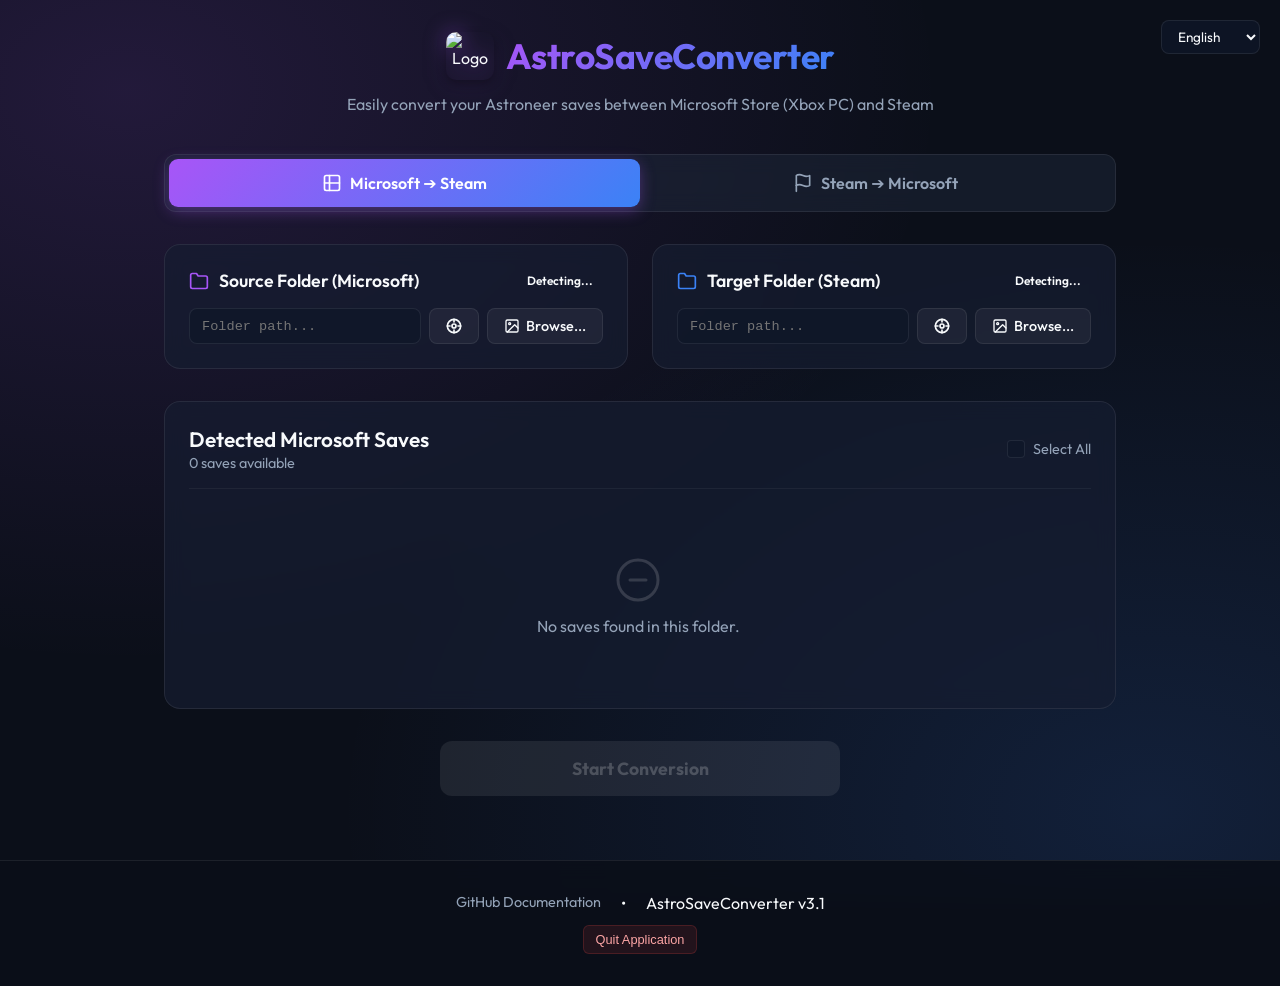
==== web/index.html @ 44238c54 "Add modern Web GUI, dual-build pipeline, UI localization, and auto-detect features" ====
<!DOCTYPE html>
<html lang="fr">
<head>
    <meta charset="UTF-8">
    <meta name="viewport" content="width=device-width, initial-scale=1.0">
    <title>AstroSaveConverter - Convertisseur de Sauvegardes Astroneer</title>
    <!-- Google Fonts -->
    <link rel="preconnect" href="https://fonts.googleapis.com">
    <link rel="preconnect" href="https://fonts.gstatic.com" crossorigin>
    <link href="https://fonts.googleapis.com/css2?family=Outfit:wght@300;400;500;600;700&display=swap" rel="stylesheet">
    <style>
        :root {
            --bg-color: #0b0f19;
            --card-bg: rgba(22, 29, 49, 0.7);
            --card-border: rgba(255, 255, 255, 0.08);
            --accent-primary: #a855f7;
            --accent-secondary: #3b82f6;
            --accent-gradient: linear-gradient(135deg, var(--accent-primary) 0%, var(--accent-secondary) 100%);
            --text-primary: #f8fafc;
            --text-secondary: #94a3b8;
            --success: #10b981;
            --warning: #f59e0b;
            --danger: #ef4444;
            --font-main: 'Outfit', 'Inter', system-ui, -apple-system, sans-serif;
        }

        * {
            box-sizing: border-box;
            margin: 0;
            padding: 0;
            scrollbar-width: thin;
            scrollbar-color: rgba(168, 85, 247, 0.3) transparent;
        }

        /* Scrollbar styles */
        *::-webkit-scrollbar {
            width: 8px;
            height: 8px;
        }
        *::-webkit-scrollbar-track {
            background: transparent;
        }
        *::-webkit-scrollbar-thumb {
            background-color: rgba(168, 85, 247, 0.3);
            border-radius: 20px;
        }

        body {
            background-color: var(--bg-color);
            color: var(--text-primary);
            font-family: var(--font-main);
            min-height: 100vh;
            display: flex;
            flex-direction: column;
            background-image: 
                radial-gradient(at 10% 10%, rgba(168, 85, 247, 0.15) 0px, transparent 50%),
                radial-gradient(at 90% 90%, rgba(59, 130, 246, 0.15) 0px, transparent 50%);
            background-attachment: fixed;
            overflow-x: hidden;
        }

        header {
            padding: 2rem 1rem 1rem 1rem;
            text-align: center;
            position: relative;
        }

        .logo-container {
            display: inline-flex;
            align-items: center;
            gap: 12px;
            margin-bottom: 8px;
        }

        .logo-icon {
            width: 48px;
            height: 48px;
            filter: drop-shadow(0 0 10px rgba(168, 85, 247, 0.5));
            animation: float 4s ease-in-out infinite;
        }

        @keyframes float {
            0%, 100% { transform: translateY(0px); }
            50% { transform: translateY(-6px); }
        }

        header h1 {
            font-size: 2.2rem;
            font-weight: 700;
            background: var(--accent-gradient);
            -webkit-background-clip: text;
            -webkit-text-fill-color: transparent;
            letter-spacing: -0.5px;
        }

        header p {
            color: var(--text-secondary);
            font-size: 1rem;
            margin-top: 6px;
        }

        main {
            max-width: 1000px;
            width: 100%;
            margin: 0 auto;
            padding: 1.5rem 1.5rem 4rem 1.5rem;
            flex: 1;
            display: flex;
            flex-direction: column;
            gap: 2rem;
        }

        /* Tabs Section */
        .tabs {
            display: flex;
            background: rgba(30, 41, 59, 0.5);
            padding: 4px;
            border-radius: 12px;
            border: 1px solid var(--card-border);
            backdrop-filter: blur(10px);
        }

        .tab-btn {
            flex: 1;
            padding: 14px 20px;
            background: transparent;
            border: none;
            color: var(--text-secondary);
            font-family: var(--font-main);
            font-weight: 600;
            font-size: 1rem;
            cursor: pointer;
            border-radius: 9px;
            transition: all 0.3s cubic-bezier(0.4, 0, 0.2, 1);
            display: flex;
            align-items: center;
            justify-content: center;
            gap: 8px;
        }

        .tab-btn:hover {
            color: var(--text-primary);
        }

        .tab-btn.active {
            background: var(--accent-gradient);
            color: white;
            box-shadow: 0 4px 15px rgba(168, 85, 247, 0.35);
        }

        /* Panels Container */
        .panel {
            display: none;
            flex-direction: column;
            gap: 2rem;
            animation: fadeIn 0.4s ease-out;
        }

        .panel.active {
            display: flex;
        }

        @keyframes fadeIn {
            from { opacity: 0; transform: translateY(10px); }
            to { opacity: 1; transform: translateY(0); }
        }

        /* Folder configuration cards */
        .folder-configs {
            display: grid;
            grid-template-columns: 1fr;
            gap: 1.5rem;
        }

        @media (min-width: 768px) {
            .folder-configs {
                grid-template-columns: 1fr 1fr;
            }
        }

        .folder-card {
            background: var(--card-bg);
            border: 1px solid var(--card-border);
            border-radius: 16px;
            padding: 1.5rem;
            backdrop-filter: blur(10px);
            display: flex;
            flex-direction: column;
            gap: 1rem;
            position: relative;
            transition: border-color 0.3s;
        }

        .folder-card.success {
            border-color: rgba(16, 185, 129, 0.4);
        }

        .folder-card.warning {
            border-color: rgba(245, 158, 11, 0.4);
        }

        .folder-card-header {
            display: flex;
            justify-content: space-between;
            align-items: center;
        }

        .folder-title-group {
            display: flex;
            align-items: center;
            gap: 10px;
        }

        .folder-title-group h3 {
            font-size: 1.1rem;
            font-weight: 600;
        }

        .status-badge {
            font-size: 0.75rem;
            padding: 4px 10px;
            border-radius: 20px;
            font-weight: 600;
            display: inline-flex;
            align-items: center;
            gap: 4px;
        }

        .status-badge.detected {
            background: rgba(16, 185, 129, 0.15);
            color: #34d399;
        }

        .status-badge.missing {
            background: rgba(245, 158, 11, 0.15);
            color: #fbbf24;
        }

        .folder-path-display {
            background: rgba(15, 23, 42, 0.6);
            border: 1px solid rgba(255, 255, 255, 0.05);
            padding: 10px 12px;
            border-radius: 8px;
            font-family: monospace;
            font-size: 0.85rem;
            word-break: break-all;
            color: #cbd5e1;
            display: flex;
            align-items: center;
            justify-content: space-between;
            gap: 8px;
        }

        .folder-actions {
            display: flex;
            gap: 10px;
            margin-top: auto;
        }

        .btn-secondary {
            background: rgba(255, 255, 255, 0.05);
            border: 1px solid var(--card-border);
            color: var(--text-primary);
            padding: 8px 16px;
            border-radius: 8px;
            cursor: pointer;
            font-family: var(--font-main);
            font-weight: 500;
            font-size: 0.9rem;
            display: inline-flex;
            align-items: center;
            gap: 6px;
            transition: all 0.2s;
        }

        .btn-secondary:hover {
            background: rgba(255, 255, 255, 0.1);
            border-color: rgba(255, 255, 255, 0.2);
        }

        .profile-selector {
            background: rgba(15, 23, 42, 0.6);
            border: 1px solid var(--card-border);
            color: var(--text-primary);
            padding: 8px 12px;
            border-radius: 8px;
            font-family: var(--font-main);
            font-size: 0.9rem;
            outline: none;
            width: 100%;
            cursor: pointer;
        }

        /* Saves Area */
        .saves-section {
            background: var(--card-bg);
            border: 1px solid var(--card-border);
            border-radius: 16px;
            padding: 1.5rem;
            backdrop-filter: blur(10px);
            display: flex;
            flex-direction: column;
            gap: 1.2rem;
        }

        .saves-header {
            display: flex;
            justify-content: space-between;
            align-items: center;
            border-bottom: 1px solid rgba(255, 255, 255, 0.05);
            padding-bottom: 1rem;
        }

        .saves-header-left {
            display: flex;
            flex-direction: column;
            gap: 2px;
        }

        .saves-header-left h2 {
            font-size: 1.3rem;
            font-weight: 600;
        }

        .saves-count {
            color: var(--text-secondary);
            font-size: 0.9rem;
        }

        .select-all-label {
            display: inline-flex;
            align-items: center;
            gap: 8px;
            cursor: pointer;
            font-size: 0.9rem;
            color: var(--text-secondary);
            user-select: none;
            transition: color 0.2s;
        }

        .select-all-label:hover {
            color: var(--text-primary);
        }

        /* Custom Checkbox */
        .custom-checkbox {
            position: relative;
            width: 18px;
            height: 18px;
            background: rgba(15, 23, 42, 0.8);
            border: 1px solid var(--card-border);
            border-radius: 4px;
            display: flex;
            align-items: center;
            justify-content: center;
            transition: all 0.2s;
        }

        input[type="checkbox"] {
            display: none;
        }

        input[type="checkbox"]:checked + .custom-checkbox {
            background: var(--accent-gradient);
            border-color: transparent;
            box-shadow: 0 0 8px rgba(168, 85, 247, 0.5);
        }

        .custom-checkbox svg {
            width: 12px;
            height: 12px;
            fill: none;
            stroke: white;
            stroke-width: 3;
            stroke-linecap: round;
            stroke-linejoin: round;
            opacity: 0;
            transition: opacity 0.15s;
        }

        input[type="checkbox"]:checked + .custom-checkbox svg {
            opacity: 1;
        }

        /* Save list layout */
        .saves-list {
            display: flex;
            flex-direction: column;
            gap: 8px;
            max-height: 400px;
            overflow-y: auto;
            padding-right: 4px;
        }

        .save-item {
            display: flex;
            align-items: center;
            padding: 12px 16px;
            background: rgba(15, 23, 42, 0.4);
            border: 1px solid rgba(255, 255, 255, 0.03);
            border-radius: 12px;
            gap: 16px;
            transition: all 0.2s;
        }

        .save-item:hover {
            background: rgba(15, 23, 42, 0.6);
            border-color: rgba(168, 85, 247, 0.2);
            transform: translateX(2px);
        }

        .save-item.selected {
            background: rgba(168, 85, 247, 0.05);
            border-color: rgba(168, 85, 247, 0.25);
        }

        .save-icon {
            display: flex;
            align-items: center;
            justify-content: center;
            width: 38px;
            height: 38px;
            background: rgba(168, 85, 247, 0.1);
            color: var(--accent-primary);
            border-radius: 8px;
            flex-shrink: 0;
        }

        .save-info {
            flex-grow: 1;
            display: flex;
            flex-direction: column;
            gap: 2px;
            min-width: 0;
        }

        .save-name-container {
            display: flex;
            align-items: center;
            gap: 8px;
        }

        .save-name {
            font-weight: 500;
            font-size: 1rem;
            color: var(--text-primary);
            white-space: nowrap;
            overflow: hidden;
            text-overflow: ellipsis;
        }

        .save-date {
            font-size: 0.8rem;
            color: var(--text-secondary);
        }

        .save-rename-group {
            display: none;
            align-items: center;
            gap: 6px;
            flex-grow: 1;
            max-width: 250px;
        }

        .rename-input {
            background: rgba(15, 23, 42, 0.8);
            border: 1px solid var(--accent-primary);
            color: var(--text-primary);
            padding: 4px 8px;
            border-radius: 6px;
            font-family: var(--font-main);
            font-size: 0.9rem;
            width: 100%;
            outline: none;
            text-transform: uppercase;
        }

        .btn-mini {
            background: transparent;
            border: none;
            color: var(--text-secondary);
            cursor: pointer;
            padding: 4px;
            display: inline-flex;
            align-items: center;
            justify-content: center;
            border-radius: 4px;
            transition: all 0.2s;
        }

        .btn-mini:hover {
            color: var(--text-primary);
            background: rgba(255, 255, 255, 0.05);
        }

        .btn-mini.confirm {
            color: var(--success);
        }

        .btn-mini.cancel {
            color: var(--danger);
        }

        .empty-saves {
            text-align: center;
            padding: 3rem 1rem;
            color: var(--text-secondary);
            display: flex;
            flex-direction: column;
            align-items: center;
            gap: 12px;
        }

        .empty-saves svg {
            width: 48px;
            height: 48px;
            stroke: rgba(255, 255, 255, 0.15);
        }

        /* Action section */
        .action-container {
            display: flex;
            flex-direction: column;
            gap: 1.5rem;
            align-items: center;
        }

        .warning-banner {
            width: 100%;
            background: rgba(245, 158, 11, 0.1);
            border: 1px solid rgba(245, 158, 11, 0.2);
            padding: 12px 16px;
            border-radius: 12px;
            font-size: 0.9rem;
            color: #fbcfe8;
            display: flex;
            align-items: flex-start;
            gap: 10px;
        }

        .warning-banner svg {
            width: 20px;
            height: 20px;
            stroke: var(--warning);
            flex-shrink: 0;
            margin-top: 1px;
        }

        .btn-primary {
            background: var(--accent-gradient);
            color: white;
            border: none;
            padding: 16px 36px;
            border-radius: 12px;
            font-family: var(--font-main);
            font-weight: 700;
            font-size: 1.1rem;
            cursor: pointer;
            box-shadow: 0 6px 20px rgba(168, 85, 247, 0.4);
            display: inline-flex;
            align-items: center;
            gap: 10px;
            transition: all 0.3s cubic-bezier(0.4, 0, 0.2, 1);
            position: relative;
            overflow: hidden;
            width: 100%;
            max-width: 400px;
            justify-content: center;
        }

        .btn-primary:hover {
            transform: translateY(-2px);
            box-shadow: 0 8px 25px rgba(168, 85, 247, 0.5);
        }

        .btn-primary:active {
            transform: translateY(1px);
        }

        .btn-primary:disabled {
            background: rgba(255, 255, 255, 0.08);
            color: rgba(255, 255, 255, 0.2);
            box-shadow: none;
            cursor: not-allowed;
            transform: none;
        }

        .spinner {
            width: 20px;
            height: 20px;
            border: 3px solid rgba(255, 255, 255, 0.3);
            border-top-color: white;
            border-radius: 50%;
            animation: spin 1s linear infinite;
            display: none;
        }

        @keyframes spin {
            to { transform: rotate(360deg); }
        }

        .btn-primary.loading .spinner {
            display: block;
        }

        .btn-primary.loading span {
            display: none;
        }

        /* Footer & Extra Info */
        footer {
            padding: 2rem 1rem;
            text-align: center;
            border-top: 1px solid var(--card-border);
            margin-top: auto;
            display: flex;
            flex-direction: column;
            align-items: center;
            gap: 12px;
            background: rgba(11, 15, 25, 0.9);
            backdrop-filter: blur(10px);
        }

        .footer-links {
            display: flex;
            gap: 20px;
        }

        .footer-links a {
            color: var(--text-secondary);
            text-decoration: none;
            font-size: 0.9rem;
            transition: color 0.2s;
        }

        .footer-links a:hover {
            color: var(--accent-primary);
        }

        .btn-quit {
            background: rgba(239, 68, 68, 0.1);
            border: 1px solid rgba(239, 68, 68, 0.2);
            color: #fca5a5;
            padding: 6px 12px;
            border-radius: 6px;
            cursor: pointer;
            font-size: 0.8rem;
            transition: all 0.2s;
        }

        .btn-quit:hover {
            background: rgba(239, 68, 68, 0.2);
            border-color: rgba(239, 68, 68, 0.4);
        }

        /* Modal Dialog */
        .modal-overlay {
            position: fixed;
            top: 0;
            left: 0;
            right: 0;
            bottom: 0;
            background: rgba(11, 15, 25, 0.85);
            backdrop-filter: blur(8px);
            z-index: 1000;
            display: none;
            align-items: center;
            justify-content: center;
            padding: 1.5rem;
            animation: fadeIn 0.3s ease-out;
        }

        .modal {
            background: #161d31;
            border: 1px solid var(--card-border);
            border-radius: 20px;
            max-width: 500px;
            width: 100%;
            padding: 2rem;
            display: flex;
            flex-direction: column;
            gap: 1.5rem;
            box-shadow: 0 10px 30px rgba(0,0,0,0.5);
            position: relative;
        }

        .modal-header {
            display: flex;
            justify-content: space-between;
            align-items: center;
        }

        .modal-title {
            font-size: 1.25rem;
            font-weight: 700;
        }

        .modal-close {
            background: transparent;
            border: none;
            color: var(--text-secondary);
            cursor: pointer;
            font-size: 1.5rem;
        }

        .modal-close:hover {
            color: var(--text-primary);
        }

        .modal-body {
            color: var(--text-secondary);
            font-size: 0.95rem;
            line-height: 1.5;
        }

        .modal-footer {
            display: flex;
            justify-content: flex-end;
            gap: 12px;
        }

        /* Custom path edit container */
        .path-input-group {
            display: flex;
            gap: 8px;
            width: 100%;
        }

        .path-text-input {
            flex-grow: 1;
            background: rgba(15, 23, 42, 0.8);
            border: 1px solid var(--card-border);
            color: var(--text-primary);
            padding: 8px 12px;
            border-radius: 8px;
            font-family: monospace;
            font-size: 0.85rem;
            outline: none;
        }

        .path-text-input:focus {
            border-color: var(--accent-primary);
        }

        /* Toast Container */
        .toast-container {
            position: fixed;
            bottom: 24px;
            right: 24px;
            z-index: 1000;
            display: flex;
            flex-direction: column;
            gap: 10px;
            max-width: 400px;
            width: 100%;
        }

        .toast {
            background: #161d31;
            border-left: 4px solid var(--accent-primary);
            border-radius: 8px;
            padding: 16px;
            box-shadow: 0 4px 12px rgba(0,0,0,0.3);
            display: flex;
            align-items: flex-start;
            gap: 12px;
            animation: slideIn 0.3s ease-out;
            color: var(--text-primary);
        }

        @keyframes slideIn {
            from { transform: translateX(100%); opacity: 0; }
            to { transform: translateX(0); opacity: 1; }
        }

        .toast.success { border-left-color: var(--success); }
        .toast.warning { border-left-color: var(--warning); }
        .toast.error { border-left-color: var(--danger); }

        .toast-content {
            flex-grow: 1;
        }

        .toast-title {
            font-weight: 600;
            font-size: 0.95rem;
            margin-bottom: 4px;
        }

        .toast-message {
            font-size: 0.85rem;
            color: var(--text-secondary);
        }

        .toast-close {
            background: transparent;
            border: none;
            color: var(--text-secondary);
            cursor: pointer;
            font-size: 1.1rem;
        }

        .toast-close:hover {
            color: var(--text-primary);
        }

        /* Language Selector */
        .lang-selector-container {
            position: absolute;
            top: 20px;
            right: 20px;
            z-index: 100;
        }

        .lang-select {
            background: rgba(15, 23, 42, 0.7);
            border: 1px solid var(--card-border);
            color: var(--text-primary);
            padding: 6px 12px;
            border-radius: 8px;
            font-family: var(--font-main);
            font-size: 0.85rem;
            outline: none;
            cursor: pointer;
            transition: all 0.2s;
        }

        .lang-select:hover {
            border-color: var(--accent-primary);
            background: rgba(15, 23, 42, 0.9);
        }
    </style>
</head>
<body>
    <div class="lang-selector-container">
        <select id="lang-select" class="lang-select" onchange="changeLanguage(this.value)">
            <option value="en" selected>English</option>
            <option value="fr">Français</option>
        </select>
    </div>
    <header>
        <div class="logo-container">
            <img src="/logo.ico" alt="Logo" class="logo-icon" style="width: 48px; height: 48px; object-fit: contain; border-radius: 10px; box-shadow: 0 4px 10px rgba(0,0,0,0.3);">
            <h1>AstroSaveConverter</h1>
        </div>
        <p id="app-subtitle">Easily convert your Astroneer saves between Microsoft Store (Xbox PC) and Steam</p>
    </header>

    <main>
        <!-- Direction Tabs -->
        <div class="tabs">
            <button class="tab-btn active" id="tab-win2steam" onclick="switchDirection('win2steam')">
                <svg width="20" height="20" viewBox="0 0 24 24" fill="none" stroke="currentColor" stroke-width="2" stroke-linecap="round" stroke-linejoin="round">
                    <rect x="3" y="3" width="18" height="18" rx="2" ry="2"/>
                    <line x1="9" y1="3" x2="9" y2="21"/>
                    <line x1="3" y1="12" x2="21" y2="12"/>
                </svg>
                <span id="tab-win2steam-text">Microsoft ➔ Steam</span>
            </button>
            <button class="tab-btn" id="tab-steam2win" onclick="switchDirection('steam2win')">
                <svg width="20" height="20" viewBox="0 0 24 24" fill="none" stroke="currentColor" stroke-width="2" stroke-linecap="round" stroke-linejoin="round">
                    <path d="M4 15s1-1 4-1 5 2 8 2 4-1 4-1V3s-1 1-4 1-5-2-8-2-4 1-4 1z"/>
                    <line x1="4" y1="22" x2="4" y2="15"/>
                </svg>
                <span id="tab-steam2win-text">Steam ➔ Microsoft</span>
            </button>
        </div>

        <!-- Folder Configuration -->
        <div class="folder-configs">
            <!-- Source Folder Card -->
            <div class="folder-card" id="source-folder-card">
                <div class="folder-card-header">
                    <div class="folder-title-group">
                        <svg width="20" height="20" viewBox="0 0 24 24" fill="none" stroke="currentColor" stroke-width="2" stroke-linecap="round" stroke-linejoin="round" style="color: var(--accent-primary)">
                            <path d="M22 19a2 2 0 0 1-2 2H4a2 2 0 0 1-2-2V5a2 2 0 0 1 2-2h5l2 3h9a2 2 0 0 1 2 2z"/>
                        </svg>
                        <h3 id="source-folder-title">Source Folder (Microsoft)</h3>
                    </div>
                    <span class="status-badge" id="source-folder-status">Detecting...</span>
                </div>
                <div class="path-input-group" id="source-path-input-group">
                    <input type="text" class="path-text-input" id="source-path-input" placeholder="Folder path..." onchange="saveCustomPath('source')">
                    <button class="btn-secondary" onclick="autoDetectPath('source')" id="source-detect-btn" style="flex-shrink: 0;" title="Auto-detect path">
                        <svg width="16" height="16" viewBox="0 0 24 24" fill="none" stroke="currentColor" stroke-width="2.5" stroke-linecap="round" stroke-linejoin="round">
                            <circle cx="12" cy="12" r="10"/>
                            <line x1="22" y1="12" x2="18" y2="12"/>
                            <line x1="6" y1="12" x2="2" y2="12"/>
                            <line x1="12" y1="6" x2="12" y2="2"/>
                            <line x1="12" y1="22" x2="12" y2="18"/>
                            <circle cx="12" cy="12" r="3"/>
                        </svg>
                    </button>
                    <button class="btn-secondary" onclick="browseFolder('source')" style="flex-shrink: 0;">
                        <svg width="16" height="16" viewBox="0 0 24 24" fill="none" stroke="currentColor" stroke-width="2" stroke-linecap="round" stroke-linejoin="round">
                            <rect x="3" y="3" width="18" height="18" rx="2" ry="2"/>
                            <circle cx="8.5" cy="8.5" r="1.5"/>
                            <polyline points="21 15 16 10 5 21"/>
                        </svg>
                        <span class="browse-text">Browse...</span>
                    </button>
                </div>
                <div id="xbox-profile-select-container" style="display:none; width:100%;">
                    <label id="xbox-profile-label" style="font-size:0.8rem; color:var(--text-secondary); margin-bottom:4px; display:block;">Detected Xbox Profile:</label>
                    <select class="profile-selector" id="xbox-profile-select" onchange="onXboxProfileChange()"></select>
                </div>
            </div>

            <!-- Destination Folder Card -->
            <div class="folder-card" id="dest-folder-card">
                <div class="folder-card-header">
                    <div class="folder-title-group">
                        <svg width="20" height="20" viewBox="0 0 24 24" fill="none" stroke="currentColor" stroke-width="2" stroke-linecap="round" stroke-linejoin="round" style="color: var(--accent-secondary)">
                            <path d="M22 19a2 2 0 0 1-2 2H4a2 2 0 0 1-2-2V5a2 2 0 0 1 2-2h5l2 3h9a2 2 0 0 1 2 2z"/>
                        </svg>
                        <h3 id="dest-folder-title">Target Folder (Steam)</h3>
                    </div>
                    <span class="status-badge" id="dest-folder-status">Detecting...</span>
                </div>
                <div class="path-input-group" id="dest-path-input-group">
                    <input type="text" class="path-text-input" id="dest-path-input" placeholder="Folder path..." onchange="saveCustomPath('dest')">
                    <button class="btn-secondary" onclick="autoDetectPath('dest')" id="dest-detect-btn" style="flex-shrink: 0;" title="Auto-detect path">
                        <svg width="16" height="16" viewBox="0 0 24 24" fill="none" stroke="currentColor" stroke-width="2.5" stroke-linecap="round" stroke-linejoin="round">
                            <circle cx="12" cy="12" r="10"/>
                            <line x1="22" y1="12" x2="18" y2="12"/>
                            <line x1="6" y1="12" x2="2" y2="12"/>
                            <line x1="12" y1="6" x2="12" y2="2"/>
                            <line x1="12" y1="22" x2="12" y2="18"/>
                            <circle cx="12" cy="12" r="3"/>
                        </svg>
                    </button>
                    <button class="btn-secondary" onclick="browseFolder('dest')" style="flex-shrink: 0;">
                        <svg width="16" height="16" viewBox="0 0 24 24" fill="none" stroke="currentColor" stroke-width="2" stroke-linecap="round" stroke-linejoin="round">
                            <rect x="3" y="3" width="18" height="18" rx="2" ry="2"/>
                            <circle cx="8.5" cy="8.5" r="1.5"/>
                            <polyline points="21 15 16 10 5 21"/>
                        </svg>
                        <span class="browse-text">Browse...</span>
                    </button>
                </div>
            </div>
        </div>

        <!-- Saves List Section -->
        <div class="saves-section">
            <div class="saves-header">
                <div class="saves-header-left">
                    <h2 id="saves-section-title">Detected Microsoft Saves</h2>
                    <span class="saves-count" id="saves-count">0 saves available</span>
                </div>
                <div>
                    <label class="select-all-label">
                        <input type="checkbox" id="select-all-checkbox" onchange="toggleSelectAll(this)">
                        <span class="custom-checkbox">
                            <svg viewBox="0 0 24 24"><polyline points="20 6 9 17 4 12"></polyline></svg>
                        </span>
                        <span id="select-all-text">Select All</span>
                    </label>
                </div>
            </div>

            <!-- List Container -->
            <div class="saves-list" id="saves-list-container">
                <!-- Template empty item -->
                <div class="empty-saves" id="empty-saves-message">
                    <svg viewBox="0 0 24 24" fill="none" stroke="currentColor" stroke-width="1.5" stroke-linecap="round" stroke-linejoin="round">
                        <circle cx="12" cy="12" r="10"/>
                        <line x1="8" y1="12" x2="16" y2="12"/>
                    </svg>
                    <span id="empty-saves-text">No saves found in this folder.</span>
                </div>
            </div>
        </div>

        <!-- Actions Panel -->
        <div class="action-container">
            <!-- Warning block for Steam -> Microsoft -->
            <div class="warning-banner" id="warning-banner" style="display: none;">
                <svg viewBox="0 0 24 24" fill="none" stroke="currentColor" stroke-width="2" stroke-linecap="round" stroke-linejoin="round">
                    <path d="M10.29 3.86L1.82 18a2 2 0 0 0 1.71 3h16.94a2 2 0 0 0 1.71-3L13.71 3.86a2 2 0 0 0-3.42 0z"/>
                    <line x1="12" y1="9" x2="12" y2="13"/>
                    <line x1="12" y1="17" x2="12.01" y2="17"/>
                </svg>
                <div id="warning-banner-text">
                    <strong>Important:</strong> Astroneer must be closed for at least 20 seconds before exporting saves to the Microsoft (Xbox) app. Your original Microsoft saves will be automatically backed up for safety.
                </div>
            </div>

            <button class="btn-primary" id="convert-btn" onclick="startConversion()" disabled>
                <div class="spinner" id="convert-spinner"></div>
                <span id="convert-btn-text">Start Conversion</span>
            </button>
        </div>
    </main>

    <!-- Modal for general alerts/dialogs -->
    <div class="modal-overlay" id="confirm-modal">
        <div class="modal">
            <div class="modal-header">
                <h3 class="modal-title" id="modal-title">Confirmation</h3>
                <button class="modal-close" onclick="closeModal()">&times;</button>
            </div>
            <div class="modal-body" id="modal-body">
                Do you want to overwrite the existing save?
            </div>
            <div class="modal-footer" id="modal-footer">
                <button class="btn-secondary" id="modal-cancel-btn" onclick="closeModal()">Cancel</button>
                <button class="btn-primary" style="padding:10px 20px; font-size:0.95rem;" id="modal-confirm-btn">Confirm</button>
            </div>
        </div>
    </div>

    <!-- Toast Notifications -->
    <div class="toast-container" id="toast-container"></div>

    <footer>
        <div class="footer-links">
            <a href="https://github.com/Mouchoir/AstroSaveConverter" target="_blank" id="doc-link-text">Documentation GitHub</a>
            <span>&bull;</span>
            <span>AstroSaveConverter v3.1</span>
        </div>
        <button class="btn-quit" onclick="shutdownApp()"><span id="btn-quit-text">Quit Application</span></button>
    </footer>

    <script>
        // Localization Dictionary
        const translations = {
            en: {
                subtitle: "Easily convert your Astroneer saves between Microsoft Store (Xbox PC) and Steam",
                tabWin2Steam: "Microsoft ➔ Steam",
                tabSteam2Win: "Steam ➔ Microsoft",
                srcTitleMicrosoft: "Source Folder (Microsoft Store)",
                srcTitleSteam: "Source Folder (Steam)",
                destTitleSteam: "Target Folder (Steam)",
                destTitleMicrosoft: "Target Folder (Microsoft Store)",
                savesTitleMicrosoft: "Detected Microsoft Saves",
                savesTitleSteam: "Detected Steam Saves",
                placeholderPath: "Folder path...",
                browse: "Browse...",
                profileLabel: "Detected Xbox Profile:",
                selectAll: "Select All",
                emptySaves: "No saves found in this folder.",
                savesCountSingular: "1 save available",
                savesCountPlural: "saves available",
                warningImportant: "Important:",
                warningText: "Astroneer must be closed for at least 20 seconds before exporting saves to the Microsoft (Xbox) app. Your original Microsoft saves will be automatically backed up for safety.",
                btnConvert: "Start Conversion",
                btnQuit: "Quit Application",
                docLinkText: "GitHub Documentation",
                toastSuccessTitle: "Conversion Successful!",
                toastSuccessMessage: "save(s) converted successfully.",
                toastErrorTitle: "Conversion Failed",
                toastErrorUnknown: "An unknown error occurred.",
                toastNetworkError: "Unable to reach local server.",
                toastProfileError: "Failed to switch Xbox profile.",
                toastBrowseWarning: "Selection cancelled.",
                toastBrowseError: "Failed to open file browser.",
                toastUpdateSuccess: "Path updated successfully.",
                toastUpdateError: "Unable to validate this folder.",
                toastUpdateNetworkError: "Unable to contact the server.",
                toastRenameEmpty: "Name cannot be empty.",
                toastRenameAlphanumeric: "Please use only alphanumeric characters (letters and numbers).",
                toastRenameTooLong: "Save name must not exceed 30 characters.",
                renamedBadge: "Renamed",
                quitTitle: "Application Closed",
                quitSubtitle: "You can now close this tab.",
                modalTitle: "Confirmation",
                modalBody: "Do you want to overwrite the existing save?",
                modalCancel: "Cancel",
                modalConfirm: "Confirm",
                saving: "Converting...",
                detecting: "Detecting...",
                detected: "Detected",
                missing: "Missing",
                modifiedOn: "Modified: ",
                confirmRenameTooltip: "Confirm",
                cancelRenameTooltip: "Cancel",
                renameTooltip: "Rename",
                toastDetectSuccess: "Save folder auto-detected.",
                toastDetectFailed: "Could not find save folder automatically.",
                tooltipAutoDetect: "Auto-detect path"
            },
            fr: {
                subtitle: "Convertissez facilement vos sauvegardes Astroneer entre Microsoft Store (Xbox PC) et Steam",
                tabWin2Steam: "Microsoft ➔ Steam",
                tabSteam2Win: "Steam ➔ Microsoft",
                srcTitleMicrosoft: "Dossier Source (Microsoft Store)",
                srcTitleSteam: "Dossier Source (Steam)",
                destTitleSteam: "Dossier Cible (Steam)",
                destTitleMicrosoft: "Dossier Cible (Microsoft Store)",
                savesTitleMicrosoft: "Sauvegardes Microsoft Détectées",
                savesTitleSteam: "Sauvegardes Steam Détectées",
                placeholderPath: "Chemin vers le dossier...",
                browse: "Parcourir...",
                profileLabel: "Profil Xbox détecté :",
                selectAll: "Tout sélectionner",
                emptySaves: "Aucune sauvegarde trouvée dans ce dossier.",
                savesCountSingular: "1 sauvegarde disponible",
                savesCountPlural: "sauvegarde(s) disponible(s)",
                warningImportant: "Important :",
                warningText: "Astroneer doit être fermé depuis au moins 20 secondes avant d'exporter des sauvegardes vers l'application Microsoft (Xbox). Vos sauvegardes Microsoft d'origine seront automatiquement sauvegardées par sécurité.",
                btnConvert: "Lancer la conversion",
                btnQuit: "Quitter l'application",
                docLinkText: "Documentation GitHub",
                toastSuccessTitle: "Conversion Réussie !",
                toastSuccessMessage: "sauvegarde(s) convertie(s) avec succès.",
                toastErrorTitle: "Échec de la conversion",
                toastErrorUnknown: "Une erreur inconnue est survenue.",
                toastNetworkError: "Impossible de joindre le serveur local.",
                toastProfileError: "Impossible de changer de profil Xbox.",
                toastBrowseWarning: "Sélection annulée.",
                toastBrowseError: "Erreur lors de l'ouverture du sélecteur.",
                toastUpdateSuccess: "Chemin mis à jour avec succès.",
                toastUpdateError: "Impossible de valider ce dossier.",
                toastUpdateNetworkError: "Impossible de contacter le serveur.",
                toastRenameEmpty: "Le nom ne peut pas être vide.",
                toastRenameAlphanumeric: "Veuillez utiliser uniquement des caractères alphanumériques (lettres et chiffres).",
                toastRenameTooLong: "Le nom de la sauvegarde ne doit pas dépasser 30 caractères.",
                renamedBadge: "Renommé",
                quitTitle: "Application Fermée",
                quitSubtitle: "Vous pouvez maintenant fermer cet onglet.",
                modalTitle: "Confirmation",
                modalBody: "Voulez-vous écraser la sauvegarde existante ?",
                modalCancel: "Annuler",
                modalConfirm: "Confirmer",
                saving: "Conversion...",
                detecting: "Détection...",
                detected: "Détecté",
                missing: "Introuvable",
                modifiedOn: "Modifié le : ",
                confirmRenameTooltip: "Valider",
                cancelRenameTooltip: "Annuler",
                renameTooltip: "Renommer",
                toastDetectSuccess: "Dossier de sauvegarde auto-détecté.",
                toastDetectFailed: "Aucun dossier de sauvegarde n'a été trouvé automatiquement.",
                tooltipAutoDetect: "Détecter automatiquement"
            }
        };

        // Application State
        let state = {
            direction: 'win2steam', // win2steam or steam2win
            xbox_paths: [],
            xbox_selected_path: '',
            xbox_saves: [],
            steam_path: '',
            steam_saves: [],
            renames: {}, // index -> new name
            language: 'en' // default language
        };

        // Initialize App
        window.addEventListener('DOMContentLoaded', () => {
            applyLanguage();
            refreshStatus();
        });

        // Change App Language
        function changeLanguage(lang) {
            state.language = lang;
            applyLanguage();
            renderUI();
        }

        // Apply translations to static elements
        function applyLanguage() {
            const lang = state.language || 'en';
            const t = translations[lang];

            document.getElementById('app-subtitle').innerText = t.subtitle;
            document.getElementById('tab-win2steam-text').innerText = t.tabWin2Steam;
            document.getElementById('tab-steam2win-text').innerText = t.tabSteam2Win;
            document.getElementById('xbox-profile-label').innerText = t.profileLabel;
            document.getElementById('select-all-text').innerText = t.selectAll;
            document.getElementById('empty-saves-text').innerText = t.emptySaves;
            document.getElementById('convert-btn-text').innerText = t.btnConvert;
            document.getElementById('btn-quit-text').innerText = t.btnQuit;
            document.getElementById('doc-link-text').innerText = t.docLinkText;

            // Input Placeholders
            document.getElementById('source-path-input').placeholder = t.placeholderPath;
            document.getElementById('dest-path-input').placeholder = t.placeholderPath;

            // Browse button text labels
            document.querySelectorAll('.browse-text').forEach(el => {
                el.innerText = t.browse;
            });

            // Tooltips
            document.getElementById('source-detect-btn').title = t.tooltipAutoDetect;
            document.getElementById('dest-detect-btn').title = t.tooltipAutoDetect;

            // Warning banner text
            document.getElementById('warning-banner-text').innerHTML = `<strong>${t.warningImportant}</strong> ${t.warningText}`;

            // Sync select value
            document.getElementById('lang-select').value = lang;
        }

        // Handle Change of Xbox Save Profile dropdown
        async function onXboxProfileChange() {
            const dropdown = document.getElementById('xbox-profile-select');
            const selectedPath = dropdown.value;
            if (!selectedPath) return;

            const t = translations[state.language || 'en'];
            try {
                const res = await fetch('/api/select_path', {
                    method: 'POST',
                    headers: { 'Content-Type': 'application/json' },
                    body: JSON.stringify({ type: 'xbox', path: selectedPath })
                });
                const data = await res.json();
                if (data.success) {
                    updateState(data.status);
                }
            } catch (err) {
                showToast(t.toastErrorTitle, t.toastProfileError, 'error');
            }
        }

        // Update local state and refresh UI components
        function updateState(status) {
            state.xbox_paths = status.xbox_paths || [];
            state.xbox_selected_path = status.xbox_selected_path || '';
            state.xbox_saves = status.xbox_saves || [];
            state.steam_path = status.steam_path || '';
            state.steam_saves = status.steam_saves || [];
            
            renderUI();
        }

        // Switch Conversion Tabs
        function switchDirection(dir) {
            if (state.direction === dir) return;
            state.direction = dir;
            state.renames = {}; // reset renames

            // Update tabs layout
            document.querySelectorAll('.tab-btn').forEach(btn => btn.classList.remove('active'));
            document.getElementById(`tab-${dir}`).classList.add('active');

            renderUI();
        }

        // Render entire UI based on current state
        function renderUI() {
            const isWin2Steam = state.direction === 'win2steam';
            const t = translations[state.language || 'en'];
            
            // Labels
            document.getElementById('source-folder-title').innerText = isWin2Steam ? t.srcTitleMicrosoft : t.srcTitleSteam;
            document.getElementById('dest-folder-title').innerText = isWin2Steam ? t.destTitleSteam : t.destTitleMicrosoft;
            document.getElementById('saves-section-title').innerText = isWin2Steam ? t.savesTitleMicrosoft : t.savesTitleSteam;
            
            // Paths & Status
            const srcPath = isWin2Steam ? state.xbox_selected_path : state.steam_path;
            const destPath = isWin2Steam ? state.steam_path : state.xbox_selected_path;
            
            document.getElementById('source-path-input').value = srcPath || '';
            document.getElementById('dest-path-input').value = destPath || '';

            // Status badges
            updateBadge('source-folder-status', 'source-folder-card', !!srcPath);
            updateBadge('dest-folder-status', 'dest-folder-card', !!destPath);

            // Xbox profile list dropdown
            const xboxSelector = document.getElementById('xbox-profile-select-container');
            const dropdown = document.getElementById('xbox-profile-select');
            
            const showXboxSelector = isWin2Steam ? (state.xbox_paths.length > 1) : false; // only show source profile picker
            if (showXboxSelector) {
                xboxSelector.style.display = 'block';
                dropdown.innerHTML = '';
                state.xbox_paths.forEach(p => {
                    const opt = document.createElement('option');
                    opt.value = p;
                    opt.innerText = p.split('\\').pop() || p;
                    opt.selected = (p === state.xbox_selected_path);
                    dropdown.appendChild(opt);
                });
            } else {
                xboxSelector.style.display = 'none';
            }

            // Warning banner for steam -> microsoft
            document.getElementById('warning-banner').style.display = isWin2Steam ? 'none' : 'flex';

            // Render saves list
            renderSavesList();
        }

        function updateBadge(badgeId, cardId, isOk) {
            const badge = document.getElementById(badgeId);
            const card = document.getElementById(cardId);
            const t = translations[state.language || 'en'];
            if (isOk) {
                badge.innerText = t.detected;
                badge.className = 'status-badge detected';
                card.className = 'folder-card success';
            } else {
                badge.innerText = t.missing;
                badge.className = 'status-badge missing';
                card.className = 'folder-card warning';
            }
        }

        // Render Saves List
        function renderSavesList() {
            const container = document.getElementById('saves-list-container');
            const selectAllCheck = document.getElementById('select-all-checkbox');
            const saves = state.direction === 'win2steam' ? state.xbox_saves : state.steam_saves;
            const t = translations[state.language || 'en'];
            
            // Reset Select All
            selectAllCheck.checked = false;
            
            // Remove existing save items
            const oldItems = container.querySelectorAll('.save-item');
            oldItems.forEach(item => item.remove());

            if (!saves || saves.length === 0) {
                document.getElementById('empty-saves-message').style.display = 'flex';
                document.getElementById('saves-count').innerText = `0 ${t.savesCountPlural}`;
                document.getElementById('convert-btn').disabled = true;
                return;
            }

            document.getElementById('empty-saves-message').style.display = 'none';
            if (saves.length === 1) {
                document.getElementById('saves-count').innerText = t.savesCountSingular;
            } else {
                document.getElementById('saves-count').innerText = `${saves.length} ${t.savesCountPlural}`;
            }

            saves.forEach(save => {
                const item = document.createElement('div');
                item.className = 'save-item';
                item.id = `save-item-${save.index}`;

                // Display name (clean up Xbox name containing $)
                const cleanName = save.name.split('$')[0];
                const displayName = state.renames[save.index] ? state.renames[save.index] : cleanName;

                item.innerHTML = `
                    <label style="cursor:pointer; display:flex; align-items:center; flex-shrink:0;">
                        <input type="checkbox" value="${save.index}" class="save-checkbox" onchange="onSaveSelectChange(${save.index})">
                        <span class="custom-checkbox">
                            <svg viewBox="0 0 24 24"><polyline points="20 6 9 17 4 12"></polyline></svg>
                        </span>
                    </label>
                    <div class="save-icon">
                        <svg width="20" height="20" viewBox="0 0 24 24" fill="none" stroke="currentColor" stroke-width="2" stroke-linecap="round" stroke-linejoin="round">
                            <path d="M19 21H5a2 2 0 0 1-2-2V5a2 2 0 0 1 2-2h11l5 5v11a2 2 0 0 1-2 2z"/>
                            <polyline points="17 21 17 13 7 13 7 21"/>
                            <polyline points="7 3 7 8 15 8"/>
                        </svg>
                    </div>
                    <div class="save-info" id="save-info-${save.index}">
                        <div class="save-name-container">
                            <span class="save-name" title="${displayName}">${displayName}</span>
                            ${state.renames[save.index] ? `<span style="font-size:0.75rem; background:rgba(168, 85, 247, 0.2); padding:1px 6px; border-radius:10px; color:#d8b4fe;">${t.renamedBadge}</span>` : ''}
                        </div>
                        <span class="save-date">${t.modifiedOn}${save.date}</span>
                    </div>
                    <!-- Inline Rename Group -->
                    <div class="save-rename-group" id="rename-group-${save.index}">
                        <input type="text" class="rename-input" id="rename-input-${save.index}" value="${cleanName}" maxlength="30">
                        <button class="btn-mini confirm" onclick="confirmRename(${save.index})" title="${t.confirmRenameTooltip}">
                            <svg width="18" height="18" viewBox="0 0 24 24" fill="none" stroke="currentColor" stroke-width="2.5" stroke-linecap="round" stroke-linejoin="round"><polyline points="20 6 9 17 4 12"></polyline></svg>
                        </button>
                        <button class="btn-mini cancel" onclick="cancelRename(${save.index})" title="${t.cancelRenameTooltip}">
                            <svg width="18" height="18" viewBox="0 0 24 24" fill="none" stroke="currentColor" stroke-width="2.5" stroke-linecap="round" stroke-linejoin="round"><line x1="18" y1="6" x2="6" y2="18"></line><line x1="6" y1="6" x2="18" y2="18"></line></svg>
                        </button>
                    </div>
                    <button class="btn-mini" onclick="showRenameInput(${save.index})" id="rename-trigger-${save.index}" title="${t.renameTooltip}">
                        <svg width="16" height="16" viewBox="0 0 24 24" fill="none" stroke="currentColor" stroke-width="2" stroke-linecap="round" stroke-linejoin="round">
                            <path d="M11 4H4a2 2 0 0 0-2 2v14a2 2 0 0 0 2 2h14a2 2 0 0 0 2-2v-7"/>
                            <path d="M18.5 2.5a2.121 2.121 0 1 1 3 3L12 15l-4 1 1-4 9.5-9.5z"/>
                        </svg>
                    </button>
                `;
                container.appendChild(item);
            });
            updateConvertButtonState();
        }

        // Toggle check states of all saves
        // Toggle check states of all saves
        function toggleSelectAll(master) {
            const checkboxes = document.querySelectorAll('.save-checkbox');
            checkboxes.forEach(cb => {
                cb.checked = master.checked;
                const saveIndex = parseInt(cb.value);
                const item = document.getElementById(`save-item-${saveIndex}`);
                if (master.checked) {
                    item.classList.add('selected');
                } else {
                    item.classList.remove('selected');
                }
            });
            updateConvertButtonState();
        }

        // Handle single check state change
        function onSaveSelectChange(index) {
            const cb = document.querySelector(`.save-checkbox[value="${index}"]`);
            const item = document.getElementById(`save-item-${index}`);
            if (cb.checked) {
                item.classList.add('selected');
            } else {
                item.classList.remove('selected');
            }
            updateConvertButtonState();
        }

        // Enable/Disable convert button based on selection
        function updateConvertButtonState() {
            const checked = document.querySelectorAll('.save-checkbox:checked');
            const btn = document.getElementById('convert-btn');
            
            // Check if folders are also valid
            const isWin2Steam = state.direction === 'win2steam';
            const srcOk = isWin2Steam ? !!state.xbox_selected_path : !!state.steam_path;
            const destOk = isWin2Steam ? !!state.steam_path : !!state.xbox_selected_path;
            
            btn.disabled = (checked.length === 0) || !srcOk || !destOk;
        }

        // Show Inline Rename Fields
        function showRenameInput(index) {
            document.getElementById(`save-info-${index}`).style.display = 'none';
            document.getElementById(`rename-trigger-${index}`).style.display = 'none';
            document.getElementById(`rename-group-${index}`).style.display = 'flex';
            document.getElementById(`rename-input-${index}`).focus();
        }

        // Cancel Rename
        function cancelRename(index) {
            document.getElementById(`save-info-${index}`).style.display = 'flex';
            document.getElementById(`rename-trigger-${index}`).style.display = 'inline-flex';
            document.getElementById(`rename-group-${index}`).style.display = 'none';
        }

        // Confirm Rename in state
        function confirmRename(index) {
            const input = document.getElementById(`rename-input-${index}`);
            const newName = input.value.trim().toUpperCase();
            const t = translations[state.language || 'en'];
            
            // Validate name (alphanumeric, max length 30, identical to class rules)
            if (newName === "") {
                showToast(t.toastErrorTitle, t.toastRenameEmpty, "error");
                return;
            }
            if (/[^A-Z0-9]/.test(newName)) {
                showToast(t.toastErrorTitle, t.toastRenameAlphanumeric, "error");
                return;
            }
            if (newName.length > 30) {
                showToast(t.toastErrorTitle, t.toastRenameTooLong, "error");
                return;
            }

            state.renames[index] = newName;
            
            document.getElementById(`save-info-${index}`).style.display = 'flex';
            document.getElementById(`rename-trigger-${index}`).style.display = 'inline-flex';
            document.getElementById(`rename-group-${index}`).style.display = 'none';
            
            renderSavesList();
            
            // Restore selection state
            const cb = document.querySelector(`.save-checkbox[value="${index}"]`);
            cb.checked = true;
            onSaveSelectChange(index);
        }

        // Launch conversion process
        async function startConversion() {
            const checkedCbs = document.querySelectorAll('.save-checkbox:checked');
            const selectedIndexes = Array.from(checkedCbs).map(cb => parseInt(cb.value));
            const t = translations[state.language || 'en'];
            
            const btn = document.getElementById('convert-btn');
            btn.classList.add('loading');
            btn.disabled = true;

            const requestBody = {
                direction: state.direction,
                save_indexes: selectedIndexes,
                renames: state.renames
            };

            try {
                const res = await fetch('/api/convert', {
                    method: 'POST',
                    headers: { 'Content-Type': 'application/json' },
                    body: JSON.stringify(requestBody)
                });
                const data = await res.json();
                
                if (data.success) {
                    const successMessage = `${selectedIndexes.length} ${t.toastSuccessMessage}`;
                    showToast(t.toastSuccessTitle, successMessage, 'success');
                    // Reset renames and selections
                    state.renames = {};
                    await refreshStatus();
                } else {
                    showToast(t.toastErrorTitle, data.error || t.toastErrorUnknown, 'error');
                }
            } catch (err) {
                showToast(t.toastErrorTitle, t.toastNetworkError, 'error');
            } finally {
                btn.classList.remove('loading');
                updateConvertButtonState();
            }
        }

        // Save a typed custom path
        async function saveCustomPath(type) {
            const inputVal = document.getElementById(`${type}-path-input`).value.trim();
            if (!inputVal) return;

            const t = translations[state.language || 'en'];
            let pathType = '';
            if (state.direction === 'win2steam') {
                pathType = type === 'source' ? 'xbox' : 'steam';
            } else {
                pathType = type === 'source' ? 'steam' : 'xbox';
            }

            try {
                const res = await fetch('/api/select_path', {
                    method: 'POST',
                    headers: { 'Content-Type': 'application/json' },
                    body: JSON.stringify({ type: pathType, path: inputVal })
                });
                const data = await res.json();
                
                if (data.success) {
                    showToast(t.toastSuccessTitle, t.toastUpdateSuccess, 'success');
                    updateState(data.status);
                } else {
                    showToast(t.toastErrorTitle, data.error || t.toastUpdateError, 'error');
                }
            } catch (err) {
                showToast(t.toastErrorTitle, t.toastUpdateNetworkError, 'error');
            }
        }

        // Browse for directory via native system file chooser
        async function browseFolder(type) {
            const t = translations[state.language || 'en'];
            let pathType = '';
            if (state.direction === 'win2steam') {
                pathType = type === 'source' ? 'xbox' : 'steam';
            } else {
                pathType = type === 'source' ? 'steam' : 'xbox';
            }

            try {
                const res = await fetch('/api/browse_path', {
                    method: 'POST',
                    headers: { 'Content-Type': 'application/json' },
                    body: JSON.stringify({ type: pathType })
                });
                const data = await res.json();
                if (data.success && data.path) {
                    showToast(t.toastSuccessTitle, t.toastUpdateSuccess, 'success');
                    updateState(data.status);
                } else if (data.error) {
                    showToast('Information', data.error, 'warning');
                }
            } catch (err) {
                showToast(t.toastErrorTitle, t.toastBrowseError, 'error');
            }
        }

        // Auto-detect a single platform folder path
        async function autoDetectPath(type) {
            const t = translations[state.language || 'en'];
            let pathType = '';
            if (state.direction === 'win2steam') {
                pathType = type === 'source' ? 'xbox' : 'steam';
            } else {
                pathType = type === 'source' ? 'steam' : 'xbox';
            }

            try {
                const res = await fetch('/api/detect_single', {
                    method: 'POST',
                    headers: { 'Content-Type': 'application/json' },
                    body: JSON.stringify({ type: pathType })
                });
                const data = await res.json();
                if (data.success && data.path) {
                    showToast(t.toastSuccessTitle, t.toastDetectSuccess, 'success');
                    updateState(data.status);
                } else {
                    showToast('Information', t.toastDetectFailed, 'warning');
                }
            } catch (err) {
                showToast(t.toastErrorTitle, t.toastNetworkError, 'error');
            }
        }

        // Fetch directory status and lists of saves
        async function refreshStatus() {
            const t = translations[state.language || 'en'];
            try {
                const res = await fetch('/api/status');
                if (res.ok) {
                    const status = await res.json();
                    updateState(status);
                }
            } catch (err) {
                showToast(t.toastErrorTitle, t.toastNetworkError, 'error');
            }
        }

        // Request server shutdown
        async function shutdownApp() {
            const t = translations[state.language || 'en'];
            try {
                await fetch('/api/shutdown', { method: 'POST' });
            } catch (err) {
                // Ignore, server shuts down
            }
            // Display closing banner
            document.body.innerHTML = `
                <div style="display:flex; flex-direction:column; align-items:center; justify-content:center; height:100vh; gap:16px;">
                    <h2 style="font-size:2rem; background: var(--accent-gradient); -webkit-background-clip:text; -webkit-text-fill-color:transparent;">${t.quitTitle}</h2>
                    <p style="color:var(--text-secondary);">${t.quitSubtitle}</p>
                </div>
            `;
            window.close();
        }

        // Toast notifications logic
        function showToast(title, message, type = 'success') {
            const container = document.getElementById('toast-container');
            const toast = document.createElement('div');
            toast.className = `toast ${type}`;
            
            let iconColor = 'var(--accent-primary)';
            if (type === 'success') iconColor = 'var(--success)';
            if (type === 'warning') iconColor = 'var(--warning)';
            if (type === 'error') iconColor = 'var(--danger)';

            toast.innerHTML = `
                <div style="color: ${iconColor}; margin-top:2px;">
                    <svg width="20" height="20" viewBox="0 0 24 24" fill="none" stroke="currentColor" stroke-width="2.5" stroke-linecap="round" stroke-linejoin="round">
                        <circle cx="12" cy="12" r="10"/>
                        <line x1="12" y1="8" x2="12" y2="12"/>
                        <line x1="12" y1="16" x2="12.01" y2="16"/>
                    </svg>
                </div>
                <div class="toast-content">
                    <div class="toast-title">${title}</div>
                    <div class="toast-message">${message}</div>
                </div>
                <button class="toast-close" onclick="this.parentElement.remove()">&times;</button>
            `;
            
            container.appendChild(toast);
            
            // Auto remove after 5 seconds
            setTimeout(() => {
                if (toast.parentElement) toast.remove();
            }, 5000);
        }

        // Modal Controls
        let activeModalCallback = null;
        function showModal(title, bodyText, confirmText, callback) {
            document.getElementById('modal-title').innerText = title;
            document.getElementById('modal-body').innerText = bodyText;
            document.getElementById('modal-confirm-btn').innerText = confirmText;
            document.getElementById('confirm-modal').style.display = 'flex';
            
            activeModalCallback = () => {
                closeModal();
                callback();
            };
            
            document.getElementById('modal-confirm-btn').onclick = activeModalCallback;
        }

        function closeModal() {
            document.getElementById('confirm-modal').style.display = 'none';
            activeModalCallback = null;
        }
    </script>
</body>
</html>
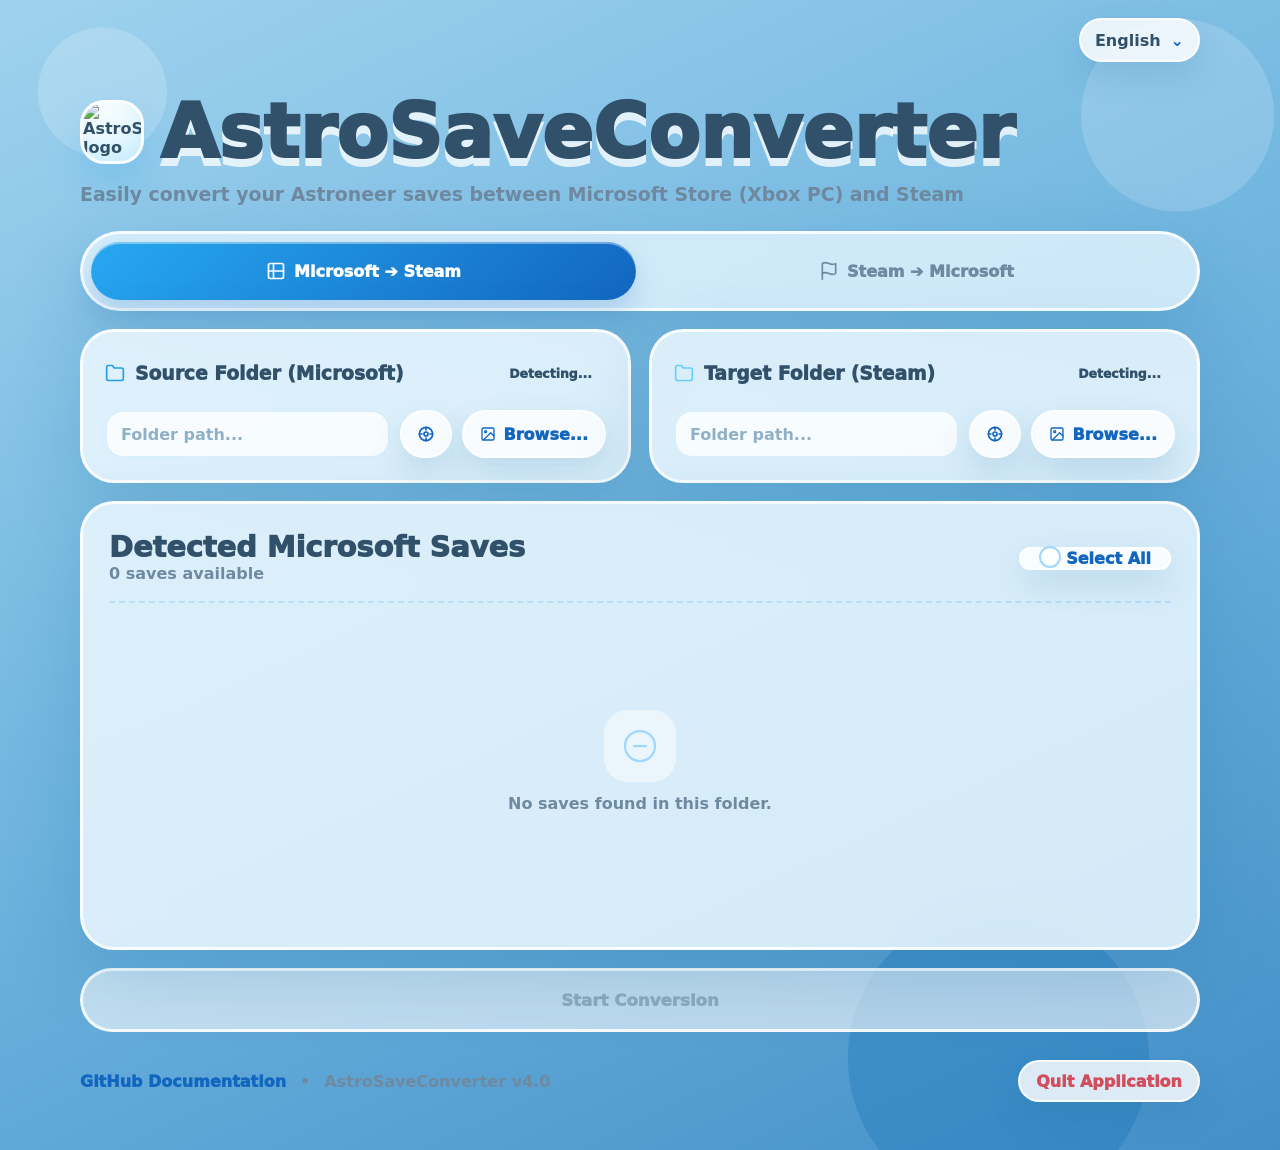
==== commit c82e5fcf: "Refine web GUI release workflow" ====
--- a/web/index.html
+++ b/web/index.html
@@ -1,27 +1,27 @@
 <!DOCTYPE html>
-<html lang="fr">
+<html lang="en">
 <head>
     <meta charset="UTF-8">
     <meta name="viewport" content="width=device-width, initial-scale=1.0">
-    <title>AstroSaveConverter - Convertisseur de Sauvegardes Astroneer</title>
-    <!-- Google Fonts -->
-    <link rel="preconnect" href="https://fonts.googleapis.com">
-    <link rel="preconnect" href="https://fonts.gstatic.com" crossorigin>
-    <link href="https://fonts.googleapis.com/css2?family=Outfit:wght@300;400;500;600;700&display=swap" rel="stylesheet">
+    <title>AstroSaveConverter - Astroneer Save Converter</title>
     <style>
         :root {
-            --bg-color: #0b0f19;
-            --card-bg: rgba(22, 29, 49, 0.7);
-            --card-border: rgba(255, 255, 255, 0.08);
-            --accent-primary: #a855f7;
-            --accent-secondary: #3b82f6;
-            --accent-gradient: linear-gradient(135deg, var(--accent-primary) 0%, var(--accent-secondary) 100%);
-            --text-primary: #f8fafc;
-            --text-secondary: #94a3b8;
-            --success: #10b981;
-            --warning: #f59e0b;
-            --danger: #ef4444;
-            --font-main: 'Outfit', 'Inter', system-ui, -apple-system, sans-serif;
+            --bg-color: #438fc8;
+            --bubble-ink: #31506a;
+            --bubble-muted: #6f8aa0;
+            --bubble-blue: #249eea;
+            --bubble-blue-deep: #1266bf;
+            --bubble-card: rgba(239, 250, 255, 0.84);
+            --bubble-line: rgba(255, 255, 255, 0.86);
+            --bubble-shadow: 0 24px 70px rgba(33, 108, 158, 0.22);
+            --bubble-shadow-soft: 0 14px 32px rgba(33, 108, 158, 0.16);
+            --accent-primary: #249eea;
+            --accent-secondary: #64cfff;
+            --accent-gradient: linear-gradient(135deg, #27a8f0, #1266bf);
+            --success: #24a875;
+            --warning: #ff8f6b;
+            --danger: #d24d5d;
+            --font-main: "Segoe UI Variable", "Segoe UI", system-ui, -apple-system, sans-serif;
         }
 
         * {
@@ -29,821 +29,832 @@
             margin: 0;
             padding: 0;
             scrollbar-width: thin;
-            scrollbar-color: rgba(168, 85, 247, 0.3) transparent;
-        }
-
-        /* Scrollbar styles */
+            scrollbar-color: rgba(18, 102, 191, 0.48) transparent;
+        }
+
         *::-webkit-scrollbar {
             width: 8px;
             height: 8px;
         }
+
         *::-webkit-scrollbar-track {
             background: transparent;
         }
+
         *::-webkit-scrollbar-thumb {
-            background-color: rgba(168, 85, 247, 0.3);
-            border-radius: 20px;
+            background: rgba(18, 102, 191, 0.48);
+            border-radius: 999px;
         }
 
         body {
-            background-color: var(--bg-color);
-            color: var(--text-primary);
+            min-height: 100dvh;
+            padding: 18px;
+            overflow-x: hidden;
+            color: var(--bubble-ink);
             font-family: var(--font-main);
-            min-height: 100vh;
+            font-weight: 700;
+            background:
+                radial-gradient(circle at 8% 8%, rgba(255, 255, 255, 0.18) 0 64px, transparent 65px),
+                radial-gradient(circle at 92% 10%, rgba(255, 255, 255, 0.16) 0 96px, transparent 97px),
+                radial-gradient(circle at 78% 92%, rgba(22, 116, 185, 0.34) 0 150px, transparent 151px),
+                linear-gradient(155deg, #9fd2ee 0%, #6fb5df 48%, #438fc8 100%);
+        }
+
+        button,
+        input,
+        select {
+            font: inherit;
+        }
+
+        button:focus-visible,
+        input:focus-visible,
+        select:focus-visible,
+        a:focus-visible {
+            outline: 3px solid rgba(36, 158, 234, 0.48);
+            outline-offset: 4px;
+        }
+
+        .lang-selector-container,
+        .app-shell,
+        footer {
+            width: min(1120px, 100%);
+            margin-inline: auto;
+        }
+
+        .lang-selector-container {
+            display: flex;
+            justify-content: flex-end;
+            margin-bottom: 14px;
+        }
+
+        .language-picker {
+            position: relative;
+            z-index: 30;
+        }
+
+        .language-toggle,
+        .language-menu,
+        .btn-secondary,
+        .btn-mini,
+        .btn-quit,
+        .select-all-label {
+            border: 2px solid var(--bubble-line);
+            background: rgba(255, 255, 255, 0.82);
+            box-shadow: var(--bubble-shadow-soft);
+        }
+
+        .language-toggle {
+            min-width: 112px;
+            min-height: 44px;
+            padding: 9px 14px;
+            border-radius: 999px;
+            color: var(--bubble-ink);
+            cursor: pointer;
+            display: inline-flex;
+            align-items: center;
+            justify-content: space-between;
+            gap: 10px;
+            font-weight: 900;
+        }
+
+        .language-toggle:hover,
+        .language-toggle[aria-expanded="true"] {
+            background: #fff;
+            border-color: rgba(36, 158, 234, 0.28);
+        }
+
+        .language-chevron {
+            color: var(--bubble-blue-deep);
+        }
+
+        .language-menu {
+            position: absolute;
+            top: calc(100% + 8px);
+            right: 0;
+            min-width: 136px;
+            padding: 8px;
+            border-radius: 22px;
+            background: rgba(238, 249, 255, 0.96);
+        }
+
+        .language-menu button {
+            width: 100%;
+            min-height: 38px;
+            padding: 8px 12px;
+            border: 0;
+            border-radius: 999px;
+            background: transparent;
+            color: var(--bubble-ink);
+            cursor: pointer;
+            font-weight: 850;
+            text-align: left;
+        }
+
+        .language-menu button:hover {
+            background: #fff;
+            color: var(--bubble-blue-deep);
+        }
+
+        header {
+            padding: 20px 0 22px;
+        }
+
+        .logo-container {
+            display: flex;
+            align-items: center;
+            gap: 16px;
+            margin-bottom: 12px;
+        }
+
+        .logo-icon {
+            flex: 0 0 auto;
+            width: 64px;
+            height: 64px;
+            border-radius: 24px;
+            background: linear-gradient(145deg, #ffffff, #d5f4ff);
+            border: 3px solid var(--bubble-line);
+            box-shadow: 0 18px 34px rgba(36, 158, 234, 0.2), inset 0 -8px 18px rgba(36, 158, 234, 0.1);
+            animation: bubbleFloat 5.5s ease-in-out infinite;
+            cursor: grab;
+            touch-action: none;
+            user-select: none;
+            will-change: transform;
+            position: relative;
+            z-index: 2;
+        }
+
+        .logo-icon.is-dragging {
+            animation: none !important;
+            cursor: grabbing;
+            transition: none !important;
+            z-index: 12;
+        }
+
+        .logo-icon.is-returning {
+            animation: none !important;
+            transition: transform 460ms cubic-bezier(0.18, 1.35, 0.32, 1);
+        }
+
+        @keyframes bubbleFloat {
+            0%, 100% { transform: translateY(0) rotate(-2deg); }
+            50% { transform: translateY(-8px) rotate(2deg); }
+        }
+
+        header h1 {
+            max-width: 100%;
+            color: var(--bubble-ink);
+            font-size: clamp(2.25rem, 8vw, 4.7rem);
+            font-weight: 950;
+            line-height: 0.96;
+            overflow-wrap: anywhere;
+            text-shadow: 0 8px 0 rgba(255, 255, 255, 0.76);
+        }
+
+        header p {
+            width: 100%;
+            color: var(--bubble-muted);
+            font-size: clamp(1.02rem, 1.8vw, 1.18rem);
+            line-height: 1.55;
+            font-weight: 700;
+            white-space: nowrap;
+        }
+
+        main {
             display: flex;
             flex-direction: column;
-            background-image: 
-                radial-gradient(at 10% 10%, rgba(168, 85, 247, 0.15) 0px, transparent 50%),
-                radial-gradient(at 90% 90%, rgba(59, 130, 246, 0.15) 0px, transparent 50%);
-            background-attachment: fixed;
-            overflow-x: hidden;
-        }
-
-        header {
-            padding: 2rem 1rem 1rem 1rem;
-            text-align: center;
-            position: relative;
-        }
-
-        .logo-container {
-            display: inline-flex;
-            align-items: center;
-            gap: 12px;
-            margin-bottom: 8px;
-        }
-
-        .logo-icon {
-            width: 48px;
-            height: 48px;
-            filter: drop-shadow(0 0 10px rgba(168, 85, 247, 0.5));
-            animation: float 4s ease-in-out infinite;
-        }
-
-        @keyframes float {
-            0%, 100% { transform: translateY(0px); }
-            50% { transform: translateY(-6px); }
-        }
-
-        header h1 {
-            font-size: 2.2rem;
-            font-weight: 700;
-            background: var(--accent-gradient);
-            -webkit-background-clip: text;
-            -webkit-text-fill-color: transparent;
-            letter-spacing: -0.5px;
-        }
-
-        header p {
-            color: var(--text-secondary);
-            font-size: 1rem;
-            margin-top: 6px;
-        }
-
-        main {
-            max-width: 1000px;
+            gap: 18px;
+            padding-bottom: 28px;
+        }
+
+        .tabs {
             width: 100%;
-            margin: 0 auto;
-            padding: 1.5rem 1.5rem 4rem 1.5rem;
-            flex: 1;
-            display: flex;
-            flex-direction: column;
-            gap: 2rem;
-        }
-
-        /* Tabs Section */
-        .tabs {
-            display: flex;
-            background: rgba(30, 41, 59, 0.5);
-            padding: 4px;
-            border-radius: 12px;
-            border: 1px solid var(--card-border);
-            backdrop-filter: blur(10px);
+            display: grid;
+            grid-template-columns: repeat(2, minmax(0, 1fr));
+            gap: 8px;
+            padding: 8px;
+            border: 3px solid var(--bubble-line);
+            border-radius: 999px;
+            background: rgba(232, 247, 255, 0.78);
+            box-shadow: var(--bubble-shadow);
+            backdrop-filter: blur(18px);
         }
 
         .tab-btn {
-            flex: 1;
-            padding: 14px 20px;
+            min-width: 0;
+            min-height: 58px;
+            padding: 12px 14px;
+            border: 0;
+            border-radius: 999px;
             background: transparent;
-            border: none;
-            color: var(--text-secondary);
-            font-family: var(--font-main);
-            font-weight: 600;
-            font-size: 1rem;
+            color: var(--bubble-muted);
             cursor: pointer;
-            border-radius: 9px;
-            transition: all 0.3s cubic-bezier(0.4, 0, 0.2, 1);
             display: flex;
             align-items: center;
             justify-content: center;
             gap: 8px;
+            font-weight: 950;
+            text-align: center;
+            white-space: normal;
         }
 
         .tab-btn:hover {
-            color: var(--text-primary);
+            color: var(--bubble-blue-deep);
+            background: rgba(255, 255, 255, 0.62);
         }
 
         .tab-btn.active {
+            color: #fff;
             background: var(--accent-gradient);
-            color: white;
-            box-shadow: 0 4px 15px rgba(168, 85, 247, 0.35);
-        }
-
-        /* Panels Container */
-        .panel {
-            display: none;
-            flex-direction: column;
-            gap: 2rem;
-            animation: fadeIn 0.4s ease-out;
-        }
-
-        .panel.active {
-            display: flex;
-        }
-
-        @keyframes fadeIn {
-            from { opacity: 0; transform: translateY(10px); }
-            to { opacity: 1; transform: translateY(0); }
-        }
-
-        /* Folder configuration cards */
+            box-shadow: 0 12px 24px rgba(18, 102, 191, 0.2), inset 0 2px 0 rgba(255, 255, 255, 0.38);
+        }
+
         .folder-configs {
             display: grid;
-            grid-template-columns: 1fr;
-            gap: 1.5rem;
-        }
-
-        @media (min-width: 768px) {
-            .folder-configs {
-                grid-template-columns: 1fr 1fr;
-            }
+            grid-template-columns: repeat(2, minmax(0, 1fr));
+            gap: 18px;
+            align-items: stretch;
+        }
+
+        .folder-card,
+        .saves-section,
+        .warning-banner,
+        .toast,
+        .action-container {
+            min-width: 0;
+        }
+
+        .folder-card,
+        .saves-section,
+        .warning-banner,
+        .toast {
+            border: 3px solid var(--bubble-line);
+            border-radius: 34px;
+            background: var(--bubble-card);
+            box-shadow: var(--bubble-shadow);
+            backdrop-filter: blur(18px);
         }
 
         .folder-card {
-            background: var(--card-bg);
-            border: 1px solid var(--card-border);
-            border-radius: 16px;
-            padding: 1.5rem;
-            backdrop-filter: blur(10px);
+            height: 100%;
+            padding: 22px;
             display: flex;
             flex-direction: column;
-            gap: 1rem;
-            position: relative;
-            transition: border-color 0.3s;
+            gap: 18px;
         }
 
         .folder-card.success {
-            border-color: rgba(16, 185, 129, 0.4);
+            box-shadow: var(--bubble-shadow), 0 0 0 5px rgba(85, 207, 160, 0.14);
         }
 
         .folder-card.warning {
-            border-color: rgba(245, 158, 11, 0.4);
-        }
-
-        .folder-card-header {
-            display: flex;
-            justify-content: space-between;
-            align-items: center;
-        }
-
-        .folder-title-group {
+            box-shadow: var(--bubble-shadow), 0 0 0 5px rgba(255, 143, 107, 0.12);
+        }
+
+        .folder-card-header,
+        .folder-title-group,
+        .saves-header,
+        .save-name-container,
+        .warning-banner,
+        .toast {
             display: flex;
             align-items: center;
+        }
+
+        .folder-card-header,
+        .saves-header {
+            flex-wrap: wrap;
+            justify-content: space-between;
+            gap: 12px;
+        }
+
+        .folder-card-header {
+            min-height: 38px;
+        }
+
+        .folder-title-group {
+            min-width: 0;
+            flex: 1 1 190px;
             gap: 10px;
         }
 
-        .folder-title-group h3 {
-            font-size: 1.1rem;
-            font-weight: 600;
+        .folder-title-group h3,
+        .saves-section h2 {
+            color: var(--bubble-ink);
+            font-weight: 950;
+            overflow-wrap: anywhere;
         }
 
         .status-badge {
-            font-size: 0.75rem;
-            padding: 4px 10px;
-            border-radius: 20px;
-            font-weight: 600;
+            flex: 0 0 auto;
+            min-height: 34px;
+            padding: 8px 14px;
+            border-radius: 999px;
             display: inline-flex;
             align-items: center;
-            gap: 4px;
-        }
-
-        .status-badge.detected {
-            background: rgba(16, 185, 129, 0.15);
-            color: #34d399;
+            font-size: 0.78rem;
+            font-weight: 950;
+        }
+
+        .status-badge.detected,
+        .status-badge.custom {
+            color: #19735e;
+            background: rgba(210, 255, 238, 0.9);
         }
 
         .status-badge.missing {
-            background: rgba(245, 158, 11, 0.15);
-            color: #fbbf24;
-        }
-
-        .folder-path-display {
-            background: rgba(15, 23, 42, 0.6);
-            border: 1px solid rgba(255, 255, 255, 0.05);
-            padding: 10px 12px;
-            border-radius: 8px;
-            font-family: monospace;
-            font-size: 0.85rem;
-            word-break: break-all;
-            color: #cbd5e1;
-            display: flex;
-            align-items: center;
-            justify-content: space-between;
-            gap: 8px;
-        }
-
-        .folder-actions {
-            display: flex;
+            color: #bd4f56;
+            background: rgba(255, 232, 232, 0.92);
+        }
+
+        .path-input-group {
+            display: grid;
+            grid-template-columns: minmax(0, 1fr) auto auto;
             gap: 10px;
-            margin-top: auto;
-        }
-
-        .btn-secondary {
-            background: rgba(255, 255, 255, 0.05);
-            border: 1px solid var(--card-border);
-            color: var(--text-primary);
-            padding: 8px 16px;
-            border-radius: 8px;
+            align-items: stretch;
+        }
+
+        .path-text-input,
+        .rename-input {
+            width: 100%;
+            min-width: 0;
+            border: 2px solid rgba(36, 158, 234, 0.15);
+            border-radius: 18px;
+            background: rgba(255, 255, 255, 0.78);
+            color: var(--bubble-ink);
+            font-weight: 850;
+        }
+
+        .path-text-input {
+            min-height: 48px;
+            padding: 0 14px;
+        }
+
+        .path-text-input::placeholder {
+            color: #8fb0c7;
+        }
+
+        .btn-secondary,
+        .btn-mini,
+        .btn-quit,
+        .btn-primary {
             cursor: pointer;
-            font-family: var(--font-main);
-            font-weight: 500;
-            font-size: 0.9rem;
+            color: var(--bubble-blue-deep);
             display: inline-flex;
             align-items: center;
-            gap: 6px;
-            transition: all 0.2s;
-        }
-
-        .btn-secondary:hover {
-            background: rgba(255, 255, 255, 0.1);
-            border-color: rgba(255, 255, 255, 0.2);
-        }
-
-        .profile-selector {
-            background: rgba(15, 23, 42, 0.6);
-            border: 1px solid var(--card-border);
-            color: var(--text-primary);
-            padding: 8px 12px;
-            border-radius: 8px;
-            font-family: var(--font-main);
-            font-size: 0.9rem;
-            outline: none;
-            width: 100%;
+            justify-content: center;
+            gap: 8px;
+            font-weight: 950;
+        }
+
+        .btn-secondary {
+            min-height: 48px;
+            padding: 0 16px;
+            border-radius: 999px;
+            white-space: nowrap;
+        }
+
+        .btn-secondary:hover,
+        .btn-mini:hover,
+        .select-all-label:hover {
+            background: #fff;
+            border-color: rgba(36, 158, 234, 0.26);
+        }
+
+        .saves-section {
+            min-height: 0;
+            padding: 26px;
+            overflow: visible;
+        }
+
+        .saves-header-left {
+            min-width: 0;
+            flex: 1 1 260px;
+        }
+
+        .saves-section h2 {
+            font-size: clamp(1.45rem, 2.6vw, 1.8rem);
+        }
+
+        .saves-count,
+        .save-date,
+        .toast-message {
+            color: var(--bubble-muted);
+            font-weight: 800;
+        }
+
+        .select-all-label {
+            min-height: 48px;
+            padding: 0 18px;
+            border-radius: 999px;
             cursor: pointer;
-        }
-
-        /* Saves Area */
-        .saves-section {
-            background: var(--card-bg);
-            border: 1px solid var(--card-border);
-            border-radius: 16px;
-            padding: 1.5rem;
-            backdrop-filter: blur(10px);
+            color: var(--bubble-blue-deep);
+            gap: 10px;
+            font-weight: 950;
+        }
+
+        .custom-checkbox {
+            width: 22px;
+            height: 22px;
+            border: 2px solid #9ed7ff;
+            border-radius: 999px;
+            background: rgba(255, 255, 255, 0.72);
+            display: inline-flex;
+            align-items: center;
+            justify-content: center;
+            flex: 0 0 auto;
+        }
+
+        input[type="checkbox"] {
+            position: absolute;
+            opacity: 0;
+            pointer-events: none;
+        }
+
+        input[type="checkbox"]:checked + .custom-checkbox {
+            background: var(--accent-gradient);
+            border-color: transparent;
+        }
+
+        .custom-checkbox svg {
+            width: 14px;
+            height: 14px;
+            stroke: #fff;
+            stroke-width: 3;
+            fill: none;
+            opacity: 0;
+        }
+
+        input[type="checkbox"]:checked + .custom-checkbox svg {
+            opacity: 1;
+        }
+
+        .saves-list {
+            min-height: 320px;
+            max-height: min(48dvh, 520px);
+            overflow-y: auto;
+            margin-top: 18px;
+            padding-top: 18px;
+            border-top: 2px dashed rgba(36, 158, 234, 0.18);
+        }
+
+        .empty-saves {
+            min-height: 280px;
             display: flex;
             flex-direction: column;
-            gap: 1.2rem;
-        }
-
-        .saves-header {
-            display: flex;
-            justify-content: space-between;
             align-items: center;
-            border-bottom: 1px solid rgba(255, 255, 255, 0.05);
-            padding-bottom: 1rem;
-        }
-
-        .saves-header-left {
+            justify-content: center;
+            gap: 12px;
+            color: var(--bubble-muted);
+            text-align: center;
+        }
+
+        .empty-saves svg {
+            width: 72px;
+            height: 72px;
+            padding: 18px;
+            border-radius: 24px;
+            background: rgba(255, 255, 255, 0.5);
+            stroke: #9ed7ff;
+        }
+
+        .save-item {
+            min-width: 0;
+            display: grid;
+            grid-template-columns: auto auto minmax(0, 1fr) auto;
+            gap: 12px;
+            align-items: center;
+            padding: 16px;
+            border: 2px solid var(--bubble-line);
+            border-radius: 26px;
+            background: rgba(255, 255, 255, 0.64);
+            box-shadow: 0 10px 22px rgba(51, 122, 168, 0.08);
+        }
+
+        .save-item + .save-item {
+            margin-top: 12px;
+        }
+
+        .save-item.selected {
+            border-color: rgba(36, 158, 234, 0.38);
+            box-shadow: 0 14px 28px rgba(36, 158, 234, 0.14);
+        }
+
+        .save-icon,
+        .btn-mini {
+            width: 44px;
+            height: 44px;
+            border-radius: 999px;
+            flex: 0 0 auto;
+        }
+
+        .save-icon {
+            display: inline-flex;
+            align-items: center;
+            justify-content: center;
+            color: var(--bubble-blue);
+            border: 2px solid var(--bubble-line);
+            background: rgba(255, 255, 255, 0.56);
+        }
+
+        .save-info {
+            min-width: 0;
             display: flex;
             flex-direction: column;
             gap: 2px;
         }
 
-        .saves-header-left h2 {
-            font-size: 1.3rem;
-            font-weight: 600;
-        }
-
-        .saves-count {
-            color: var(--text-secondary);
-            font-size: 0.9rem;
-        }
-
-        .select-all-label {
-            display: inline-flex;
-            align-items: center;
+        .save-name-container {
+            min-width: 0;
             gap: 8px;
-            cursor: pointer;
-            font-size: 0.9rem;
-            color: var(--text-secondary);
-            user-select: none;
-            transition: color 0.2s;
-        }
-
-        .select-all-label:hover {
-            color: var(--text-primary);
-        }
-
-        /* Custom Checkbox */
-        .custom-checkbox {
-            position: relative;
-            width: 18px;
-            height: 18px;
-            background: rgba(15, 23, 42, 0.8);
-            border: 1px solid var(--card-border);
-            border-radius: 4px;
-            display: flex;
-            align-items: center;
-            justify-content: center;
-            transition: all 0.2s;
-        }
-
-        input[type="checkbox"] {
-            display: none;
-        }
-
-        input[type="checkbox"]:checked + .custom-checkbox {
-            background: var(--accent-gradient);
-            border-color: transparent;
-            box-shadow: 0 0 8px rgba(168, 85, 247, 0.5);
-        }
-
-        .custom-checkbox svg {
-            width: 12px;
-            height: 12px;
-            fill: none;
-            stroke: white;
-            stroke-width: 3;
-            stroke-linecap: round;
-            stroke-linejoin: round;
-            opacity: 0;
-            transition: opacity 0.15s;
-        }
-
-        input[type="checkbox"]:checked + .custom-checkbox svg {
-            opacity: 1;
-        }
-
-        /* Save list layout */
-        .saves-list {
-            display: flex;
-            flex-direction: column;
-            gap: 8px;
-            max-height: 400px;
-            overflow-y: auto;
-            padding-right: 4px;
-        }
-
-        .save-item {
-            display: flex;
-            align-items: center;
-            padding: 12px 16px;
-            background: rgba(15, 23, 42, 0.4);
-            border: 1px solid rgba(255, 255, 255, 0.03);
-            border-radius: 12px;
-            gap: 16px;
-            transition: all 0.2s;
-        }
-
-        .save-item:hover {
-            background: rgba(15, 23, 42, 0.6);
-            border-color: rgba(168, 85, 247, 0.2);
-            transform: translateX(2px);
-        }
-
-        .save-item.selected {
-            background: rgba(168, 85, 247, 0.05);
-            border-color: rgba(168, 85, 247, 0.25);
-        }
-
-        .save-icon {
-            display: flex;
-            align-items: center;
-            justify-content: center;
-            width: 38px;
-            height: 38px;
-            background: rgba(168, 85, 247, 0.1);
-            color: var(--accent-primary);
-            border-radius: 8px;
-            flex-shrink: 0;
-        }
-
-        .save-info {
-            flex-grow: 1;
-            display: flex;
-            flex-direction: column;
-            gap: 2px;
+        }
+
+        .save-name {
+            display: block;
             min-width: 0;
-        }
-
-        .save-name-container {
-            display: flex;
-            align-items: center;
-            gap: 8px;
-        }
-
-        .save-name {
-            font-weight: 500;
-            font-size: 1rem;
-            color: var(--text-primary);
-            white-space: nowrap;
             overflow: hidden;
             text-overflow: ellipsis;
-        }
-
-        .save-date {
-            font-size: 0.8rem;
-            color: var(--text-secondary);
+            white-space: nowrap;
+            color: var(--bubble-ink);
+            font-size: 1rem;
+            font-weight: 950;
+        }
+
+        .renamed-badge {
+            padding: 4px 8px;
+            border-radius: 999px;
+            background: rgba(210, 255, 238, 0.9);
+            color: #19735e;
+            font-size: 0.72rem;
+            font-weight: 950;
         }
 
         .save-rename-group {
+            grid-column: 3 / 5;
+            min-width: 0;
             display: none;
+            gap: 8px;
             align-items: center;
-            gap: 6px;
-            flex-grow: 1;
-            max-width: 250px;
         }
 
         .rename-input {
-            background: rgba(15, 23, 42, 0.8);
-            border: 1px solid var(--accent-primary);
-            color: var(--text-primary);
-            padding: 4px 8px;
-            border-radius: 6px;
-            font-family: var(--font-main);
-            font-size: 0.9rem;
-            width: 100%;
-            outline: none;
-            text-transform: uppercase;
+            min-height: 44px;
+            padding: 0 12px;
         }
 
         .btn-mini {
-            background: transparent;
-            border: none;
-            color: var(--text-secondary);
-            cursor: pointer;
-            padding: 4px;
-            display: inline-flex;
-            align-items: center;
-            justify-content: center;
-            border-radius: 4px;
-            transition: all 0.2s;
-        }
-
-        .btn-mini:hover {
-            color: var(--text-primary);
-            background: rgba(255, 255, 255, 0.05);
+            padding: 0;
+            border-radius: 999px;
         }
 
         .btn-mini.confirm {
             color: var(--success);
         }
 
-        .btn-mini.cancel {
+        .btn-mini.cancel,
+        .btn-quit {
             color: var(--danger);
         }
 
-        .empty-saves {
-            text-align: center;
-            padding: 3rem 1rem;
-            color: var(--text-secondary);
-            display: flex;
-            flex-direction: column;
-            align-items: center;
+        .warning-banner {
+            padding: 18px;
             gap: 12px;
-        }
-
-        .empty-saves svg {
-            width: 48px;
-            height: 48px;
-            stroke: rgba(255, 255, 255, 0.15);
-        }
-
-        /* Action section */
+            color: #b24f38;
+            background: rgba(255, 244, 238, 0.82);
+        }
+
+        .warning-banner svg {
+            width: 22px;
+            flex: 0 0 auto;
+            color: var(--warning);
+        }
+
         .action-container {
             display: flex;
             flex-direction: column;
-            gap: 1.5rem;
-            align-items: center;
-        }
-
-        .warning-banner {
+            gap: 16px;
+        }
+
+        .btn-primary {
             width: 100%;
-            background: rgba(245, 158, 11, 0.1);
-            border: 1px solid rgba(245, 158, 11, 0.2);
-            padding: 12px 16px;
-            border-radius: 12px;
-            font-size: 0.9rem;
-            color: #fbcfe8;
-            display: flex;
-            align-items: flex-start;
-            gap: 10px;
-        }
-
-        .warning-banner svg {
-            width: 20px;
-            height: 20px;
-            stroke: var(--warning);
-            flex-shrink: 0;
-            margin-top: 1px;
-        }
-
-        .btn-primary {
+            min-height: 64px;
+            padding: 14px 22px;
+            border: 3px solid var(--bubble-line);
+            border-radius: 999px;
             background: var(--accent-gradient);
-            color: white;
-            border: none;
-            padding: 16px 36px;
-            border-radius: 12px;
-            font-family: var(--font-main);
-            font-weight: 700;
-            font-size: 1.1rem;
-            cursor: pointer;
-            box-shadow: 0 6px 20px rgba(168, 85, 247, 0.4);
-            display: inline-flex;
-            align-items: center;
-            gap: 10px;
-            transition: all 0.3s cubic-bezier(0.4, 0, 0.2, 1);
-            position: relative;
-            overflow: hidden;
-            width: 100%;
-            max-width: 400px;
-            justify-content: center;
-        }
-
-        .btn-primary:hover {
-            transform: translateY(-2px);
-            box-shadow: 0 8px 25px rgba(168, 85, 247, 0.5);
-        }
-
-        .btn-primary:active {
-            transform: translateY(1px);
+            color: #fff;
+            box-shadow: 0 18px 34px rgba(18, 102, 191, 0.24), inset 0 3px 0 rgba(255, 255, 255, 0.3);
+            font-size: 1.04rem;
         }
 
         .btn-primary:disabled {
-            background: rgba(255, 255, 255, 0.08);
-            color: rgba(255, 255, 255, 0.2);
+            cursor: not-allowed;
+            color: rgba(49, 80, 106, 0.34);
+            background: rgba(255, 255, 255, 0.6);
             box-shadow: none;
-            cursor: not-allowed;
-            transform: none;
         }
 
         .spinner {
-            width: 20px;
-            height: 20px;
-            border: 3px solid rgba(255, 255, 255, 0.3);
-            border-top-color: white;
+            width: 18px;
+            height: 18px;
+            border: 3px solid rgba(255, 255, 255, 0.5);
+            border-top-color: #fff;
             border-radius: 50%;
-            animation: spin 1s linear infinite;
             display: none;
+            animation: spin 0.8s linear infinite;
+        }
+
+        .btn-primary.loading .spinner {
+            display: inline-block;
         }
 
         @keyframes spin {
             to { transform: rotate(360deg); }
         }
 
-        .btn-primary.loading .spinner {
-            display: block;
-        }
-
-        .btn-primary.loading span {
-            display: none;
-        }
-
-        /* Footer & Extra Info */
         footer {
-            padding: 2rem 1rem;
-            text-align: center;
-            border-top: 1px solid var(--card-border);
-            margin-top: auto;
+            padding-bottom: 30px;
             display: flex;
-            flex-direction: column;
+            flex-wrap: wrap;
+            gap: 14px;
             align-items: center;
-            gap: 12px;
-            background: rgba(11, 15, 25, 0.9);
-            backdrop-filter: blur(10px);
+            justify-content: space-between;
+            color: var(--bubble-muted);
+            font-weight: 850;
         }
 
         .footer-links {
             display: flex;
-            gap: 20px;
+            flex-wrap: wrap;
+            align-items: center;
+            gap: 14px;
         }
 
         .footer-links a {
-            color: var(--text-secondary);
+            color: var(--bubble-blue-deep);
+            font-weight: 950;
             text-decoration: none;
-            font-size: 0.9rem;
-            transition: color 0.2s;
         }
 
         .footer-links a:hover {
-            color: var(--accent-primary);
+            text-decoration: underline;
         }
 
         .btn-quit {
-            background: rgba(239, 68, 68, 0.1);
-            border: 1px solid rgba(239, 68, 68, 0.2);
-            color: #fca5a5;
-            padding: 6px 12px;
-            border-radius: 6px;
+            min-height: 42px;
+            padding: 0 16px;
+            border-radius: 999px;
+        }
+
+        .toast-close {
+            border: 0;
+            background: transparent;
+            color: var(--bubble-muted);
             cursor: pointer;
-            font-size: 0.8rem;
-            transition: all 0.2s;
-        }
-
-        .btn-quit:hover {
-            background: rgba(239, 68, 68, 0.2);
-            border-color: rgba(239, 68, 68, 0.4);
-        }
-
-        /* Modal Dialog */
-        .modal-overlay {
-            position: fixed;
-            top: 0;
-            left: 0;
-            right: 0;
-            bottom: 0;
-            background: rgba(11, 15, 25, 0.85);
-            backdrop-filter: blur(8px);
-            z-index: 1000;
-            display: none;
-            align-items: center;
-            justify-content: center;
-            padding: 1.5rem;
-            animation: fadeIn 0.3s ease-out;
-        }
-
-        .modal {
-            background: #161d31;
-            border: 1px solid var(--card-border);
-            border-radius: 20px;
-            max-width: 500px;
-            width: 100%;
-            padding: 2rem;
-            display: flex;
-            flex-direction: column;
-            gap: 1.5rem;
-            box-shadow: 0 10px 30px rgba(0,0,0,0.5);
-            position: relative;
-        }
-
-        .modal-header {
-            display: flex;
-            justify-content: space-between;
-            align-items: center;
-        }
-
-        .modal-title {
-            font-size: 1.25rem;
-            font-weight: 700;
-        }
-
-        .modal-close {
-            background: transparent;
-            border: none;
-            color: var(--text-secondary);
-            cursor: pointer;
-            font-size: 1.5rem;
-        }
-
-        .modal-close:hover {
-            color: var(--text-primary);
-        }
-
-        .modal-body {
-            color: var(--text-secondary);
-            font-size: 0.95rem;
-            line-height: 1.5;
-        }
-
-        .modal-footer {
-            display: flex;
-            justify-content: flex-end;
-            gap: 12px;
-        }
-
-        /* Custom path edit container */
-        .path-input-group {
-            display: flex;
-            gap: 8px;
-            width: 100%;
-        }
-
-        .path-text-input {
-            flex-grow: 1;
-            background: rgba(15, 23, 42, 0.8);
-            border: 1px solid var(--card-border);
-            color: var(--text-primary);
-            padding: 8px 12px;
-            border-radius: 8px;
-            font-family: monospace;
-            font-size: 0.85rem;
-            outline: none;
-        }
-
-        .path-text-input:focus {
-            border-color: var(--accent-primary);
-        }
-
-        /* Toast Container */
+            font-size: 1.6rem;
+        }
+
         .toast-container {
             position: fixed;
-            bottom: 24px;
-            right: 24px;
-            z-index: 1000;
+            right: 12px;
+            bottom: 12px;
+            z-index: 120;
+            width: min(420px, calc(100% - 24px));
             display: flex;
             flex-direction: column;
             gap: 10px;
-            max-width: 400px;
-            width: 100%;
         }
 
         .toast {
-            background: #161d31;
-            border-left: 4px solid var(--accent-primary);
-            border-radius: 8px;
-            padding: 16px;
-            box-shadow: 0 4px 12px rgba(0,0,0,0.3);
-            display: flex;
-            align-items: flex-start;
+            padding: 14px;
             gap: 12px;
-            animation: slideIn 0.3s ease-out;
-            color: var(--text-primary);
-        }
-
-        @keyframes slideIn {
-            from { transform: translateX(100%); opacity: 0; }
-            to { transform: translateX(0); opacity: 1; }
-        }
-
-        .toast.success { border-left-color: var(--success); }
-        .toast.warning { border-left-color: var(--warning); }
-        .toast.error { border-left-color: var(--danger); }
+            border-radius: 22px;
+        }
 
         .toast-content {
-            flex-grow: 1;
+            flex: 1;
+            min-width: 0;
         }
 
         .toast-title {
-            font-weight: 600;
-            font-size: 0.95rem;
-            margin-bottom: 4px;
-        }
-
-        .toast-message {
-            font-size: 0.85rem;
-            color: var(--text-secondary);
-        }
-
-        .toast-close {
-            background: transparent;
-            border: none;
-            color: var(--text-secondary);
-            cursor: pointer;
-            font-size: 1.1rem;
-        }
-
-        .toast-close:hover {
-            color: var(--text-primary);
-        }
-
-        /* Language Selector */
-        .lang-selector-container {
-            position: absolute;
-            top: 20px;
-            right: 20px;
-            z-index: 100;
-        }
-
-        .lang-select {
-            background: rgba(15, 23, 42, 0.7);
-            border: 1px solid var(--card-border);
-            color: var(--text-primary);
-            padding: 6px 12px;
-            border-radius: 8px;
-            font-family: var(--font-main);
-            font-size: 0.85rem;
-            outline: none;
-            cursor: pointer;
-            transition: all 0.2s;
-        }
-
-        .lang-select:hover {
-            border-color: var(--accent-primary);
-            background: rgba(15, 23, 42, 0.9);
+            color: var(--bubble-ink);
+            font-weight: 950;
+        }
+
+        @media (prefers-reduced-motion: reduce) {
+            *,
+            *::before,
+            *::after {
+                animation-duration: 0.01ms !important;
+                animation-iteration-count: 1 !important;
+                scroll-behavior: auto !important;
+                transition-duration: 0.01ms !important;
+            }
+        }
+
+        @media (max-width: 760px) {
+            body {
+                padding: 12px;
+            }
+
+            .lang-selector-container {
+                justify-content: flex-start;
+            }
+
+            .logo-container {
+                align-items: flex-start;
+            }
+
+            .logo-icon {
+                width: 54px;
+                height: 54px;
+                border-radius: 20px;
+            }
+
+            header h1 {
+                font-size: clamp(2.35rem, 15vw, 4rem);
+            }
+
+            header p {
+                white-space: normal;
+            }
+
+            .tabs,
+            .folder-configs,
+            .path-input-group {
+                grid-template-columns: 1fr;
+            }
+
+            .folder-card,
+            .saves-section {
+                border-radius: 30px;
+                padding: 20px;
+            }
+
+            .btn-secondary,
+            .btn-primary,
+            .language-toggle {
+                width: 100%;
+            }
+
+            .saves-header {
+                align-items: stretch;
+            }
+
+            .select-all-label {
+                justify-content: center;
+            }
+
+            .save-item {
+                grid-template-columns: auto minmax(0, 1fr) auto;
+            }
+
+            .save-icon {
+                display: none;
+            }
+
+            .save-rename-group {
+                grid-column: 2 / 4;
+            }
+
+            footer {
+                flex-direction: column;
+                align-items: stretch;
+            }
+
+            footer .btn-quit {
+                order: -1;
+                width: 100%;
+            }
+
+            .footer-links {
+                order: 1;
+                justify-content: center;
+            }
         }
     </style>
 </head>
 <body>
     <div class="lang-selector-container">
-        <select id="lang-select" class="lang-select" onchange="changeLanguage(this.value)">
-            <option value="en" selected>English</option>
-            <option value="fr">Français</option>
-        </select>
+        <div class="language-picker">
+            <button type="button" class="language-toggle" id="lang-toggle" onclick="toggleLanguageMenu()" aria-expanded="false">
+                <span id="lang-current">English</span>
+                <span class="language-chevron">⌄</span>
+            </button>
+            <div class="language-menu" id="lang-menu" hidden>
+                <button type="button" onclick="chooseLanguage('en')">English</button>
+                <button type="button" onclick="chooseLanguage('fr')">Français</button>
+            </div>
+        </div>
     </div>
+    <div class="app-shell">
     <header>
-        <div class="logo-container">
-            <img src="/logo.ico" alt="Logo" class="logo-icon" style="width: 48px; height: 48px; object-fit: contain; border-radius: 10px; box-shadow: 0 4px 10px rgba(0,0,0,0.3);">
-            <h1>AstroSaveConverter</h1>
+        <div>
+            <div class="logo-container">
+                <img src="/logo.ico" alt="AstroSaveConverter logo" class="logo-icon" id="draggable-logo" draggable="false">
+                <h1>AstroSaveConverter</h1>
+            </div>
+            <p id="app-subtitle">Easily convert your Astroneer saves between Microsoft Store (Xbox PC) and Steam</p>
         </div>
-        <p id="app-subtitle">Easily convert your Astroneer saves between Microsoft Store (Xbox PC) and Steam</p>
     </header>
 
     <main>
@@ -900,10 +911,6 @@
                         <span class="browse-text">Browse...</span>
                     </button>
                 </div>
-                <div id="xbox-profile-select-container" style="display:none; width:100%;">
-                    <label id="xbox-profile-label" style="font-size:0.8rem; color:var(--text-secondary); margin-bottom:4px; display:block;">Detected Xbox Profile:</label>
-                    <select class="profile-selector" id="xbox-profile-select" onchange="onXboxProfileChange()"></select>
-                </div>
             </div>
 
             <!-- Destination Folder Card -->
@@ -992,22 +999,6 @@
             </button>
         </div>
     </main>
-
-    <!-- Modal for general alerts/dialogs -->
-    <div class="modal-overlay" id="confirm-modal">
-        <div class="modal">
-            <div class="modal-header">
-                <h3 class="modal-title" id="modal-title">Confirmation</h3>
-                <button class="modal-close" onclick="closeModal()">&times;</button>
-            </div>
-            <div class="modal-body" id="modal-body">
-                Do you want to overwrite the existing save?
-            </div>
-            <div class="modal-footer" id="modal-footer">
-                <button class="btn-secondary" id="modal-cancel-btn" onclick="closeModal()">Cancel</button>
-                <button class="btn-primary" style="padding:10px 20px; font-size:0.95rem;" id="modal-confirm-btn">Confirm</button>
-            </div>
-        </div>
     </div>
 
     <!-- Toast Notifications -->
@@ -1017,7 +1008,7 @@
         <div class="footer-links">
             <a href="https://github.com/Mouchoir/AstroSaveConverter" target="_blank" id="doc-link-text">Documentation GitHub</a>
             <span>&bull;</span>
-            <span>AstroSaveConverter v3.1</span>
+            <span>AstroSaveConverter v4.0</span>
         </div>
         <button class="btn-quit" onclick="shutdownApp()"><span id="btn-quit-text">Quit Application</span></button>
     </footer>
@@ -1037,7 +1028,6 @@
                 savesTitleSteam: "Detected Steam Saves",
                 placeholderPath: "Folder path...",
                 browse: "Browse...",
-                profileLabel: "Detected Xbox Profile:",
                 selectAll: "Select All",
                 emptySaves: "No saves found in this folder.",
                 savesCountSingular: "1 save available",
@@ -1052,8 +1042,6 @@
                 toastErrorTitle: "Conversion Failed",
                 toastErrorUnknown: "An unknown error occurred.",
                 toastNetworkError: "Unable to reach local server.",
-                toastProfileError: "Failed to switch Xbox profile.",
-                toastBrowseWarning: "Selection cancelled.",
                 toastBrowseError: "Failed to open file browser.",
                 toastUpdateSuccess: "Path updated successfully.",
                 toastUpdateError: "Unable to validate this folder.",
@@ -1064,13 +1052,8 @@
                 renamedBadge: "Renamed",
                 quitTitle: "Application Closed",
                 quitSubtitle: "You can now close this tab.",
-                modalTitle: "Confirmation",
-                modalBody: "Do you want to overwrite the existing save?",
-                modalCancel: "Cancel",
-                modalConfirm: "Confirm",
-                saving: "Converting...",
-                detecting: "Detecting...",
                 detected: "Detected",
+                custom: "Custom",
                 missing: "Missing",
                 modifiedOn: "Modified: ",
                 confirmRenameTooltip: "Confirm",
@@ -1092,7 +1075,6 @@
                 savesTitleSteam: "Sauvegardes Steam Détectées",
                 placeholderPath: "Chemin vers le dossier...",
                 browse: "Parcourir...",
-                profileLabel: "Profil Xbox détecté :",
                 selectAll: "Tout sélectionner",
                 emptySaves: "Aucune sauvegarde trouvée dans ce dossier.",
                 savesCountSingular: "1 sauvegarde disponible",
@@ -1107,8 +1089,6 @@
                 toastErrorTitle: "Échec de la conversion",
                 toastErrorUnknown: "Une erreur inconnue est survenue.",
                 toastNetworkError: "Impossible de joindre le serveur local.",
-                toastProfileError: "Impossible de changer de profil Xbox.",
-                toastBrowseWarning: "Sélection annulée.",
                 toastBrowseError: "Erreur lors de l'ouverture du sélecteur.",
                 toastUpdateSuccess: "Chemin mis à jour avec succès.",
                 toastUpdateError: "Impossible de valider ce dossier.",
@@ -1119,13 +1099,8 @@
                 renamedBadge: "Renommé",
                 quitTitle: "Application Fermée",
                 quitSubtitle: "Vous pouvez maintenant fermer cet onglet.",
-                modalTitle: "Confirmation",
-                modalBody: "Voulez-vous écraser la sauvegarde existante ?",
-                modalCancel: "Annuler",
-                modalConfirm: "Confirmer",
-                saving: "Conversion...",
-                detecting: "Détection...",
                 detected: "Détecté",
+                custom: "Perso",
                 missing: "Introuvable",
                 modifiedOn: "Modifié le : ",
                 confirmRenameTooltip: "Valider",
@@ -1140,20 +1115,80 @@
         // Application State
         let state = {
             direction: 'win2steam', // win2steam or steam2win
-            xbox_paths: [],
             xbox_selected_path: '',
             xbox_saves: [],
             steam_path: '',
             steam_saves: [],
+            custom_paths: {},
             renames: {}, // index -> new name
             language: 'en' // default language
         };
 
         // Initialize App
         window.addEventListener('DOMContentLoaded', () => {
+            initializeLogoDrag();
             applyLanguage();
             refreshStatus();
         });
+
+        function initializeLogoDrag() {
+            const logo = document.getElementById('draggable-logo');
+            if (!logo) return;
+
+            let startX = 0;
+            let startY = 0;
+            let pointerId = null;
+            let isDragging = false;
+
+            const returnHome = () => {
+                if (!isDragging && !logo.classList.contains('is-dragging')) return;
+
+                isDragging = false;
+                logo.classList.remove('is-dragging');
+                logo.classList.add('is-returning');
+                logo.style.transform = 'translate3d(0, 0, 0) rotate(0deg) scale(1)';
+
+                const resumeAnimation = () => {
+                    logo.classList.remove('is-returning');
+                    logo.style.transform = '';
+                };
+
+                logo.addEventListener('transitionend', resumeAnimation, { once: true });
+                window.setTimeout(resumeAnimation, 520);
+            };
+
+            logo.addEventListener('pointerdown', (event) => {
+                if (event.button !== undefined && event.button !== 0) return;
+
+                pointerId = event.pointerId;
+                startX = event.clientX;
+                startY = event.clientY;
+                isDragging = true;
+
+                logo.classList.remove('is-returning');
+                logo.classList.add('is-dragging');
+                logo.setPointerCapture(pointerId);
+                event.preventDefault();
+            });
+
+            logo.addEventListener('pointermove', (event) => {
+                if (!isDragging || event.pointerId !== pointerId) return;
+
+                const dx = event.clientX - startX;
+                const dy = event.clientY - startY;
+                const tilt = Math.max(-12, Math.min(12, dx * 0.08));
+
+                logo.style.transform = `translate3d(${dx}px, ${dy}px, 0) rotate(${tilt}deg) scale(1.04)`;
+            });
+
+            logo.addEventListener('pointerup', (event) => {
+                if (event.pointerId !== pointerId) return;
+                returnHome();
+            });
+
+            logo.addEventListener('pointercancel', returnHome);
+            logo.addEventListener('lostpointercapture', returnHome);
+        }
 
         // Change App Language
         function changeLanguage(lang) {
@@ -1162,6 +1197,29 @@
             renderUI();
         }
 
+        function toggleLanguageMenu() {
+            const menu = document.getElementById('lang-menu');
+            const toggle = document.getElementById('lang-toggle');
+            const willOpen = menu.hidden;
+            menu.hidden = !willOpen;
+            toggle.setAttribute('aria-expanded', String(willOpen));
+        }
+
+        function chooseLanguage(lang) {
+            document.getElementById('lang-menu').hidden = true;
+            document.getElementById('lang-toggle').setAttribute('aria-expanded', 'false');
+            changeLanguage(lang);
+        }
+
+        document.addEventListener('click', (event) => {
+            const picker = document.querySelector('.language-picker');
+            if (!picker || picker.contains(event.target)) return;
+            const menu = document.getElementById('lang-menu');
+            const toggle = document.getElementById('lang-toggle');
+            if (menu) menu.hidden = true;
+            if (toggle) toggle.setAttribute('aria-expanded', 'false');
+        });
+
         // Apply translations to static elements
         function applyLanguage() {
             const lang = state.language || 'en';
@@ -1170,7 +1228,6 @@
             document.getElementById('app-subtitle').innerText = t.subtitle;
             document.getElementById('tab-win2steam-text').innerText = t.tabWin2Steam;
             document.getElementById('tab-steam2win-text').innerText = t.tabSteam2Win;
-            document.getElementById('xbox-profile-label').innerText = t.profileLabel;
             document.getElementById('select-all-text').innerText = t.selectAll;
             document.getElementById('empty-saves-text').innerText = t.emptySaves;
             document.getElementById('convert-btn-text').innerText = t.btnConvert;
@@ -1193,35 +1250,11 @@
             // Warning banner text
             document.getElementById('warning-banner-text').innerHTML = `<strong>${t.warningImportant}</strong> ${t.warningText}`;
 
-            // Sync select value
-            document.getElementById('lang-select').value = lang;
-        }
-
-        // Handle Change of Xbox Save Profile dropdown
-        async function onXboxProfileChange() {
-            const dropdown = document.getElementById('xbox-profile-select');
-            const selectedPath = dropdown.value;
-            if (!selectedPath) return;
-
-            const t = translations[state.language || 'en'];
-            try {
-                const res = await fetch('/api/select_path', {
-                    method: 'POST',
-                    headers: { 'Content-Type': 'application/json' },
-                    body: JSON.stringify({ type: 'xbox', path: selectedPath })
-                });
-                const data = await res.json();
-                if (data.success) {
-                    updateState(data.status);
-                }
-            } catch (err) {
-                showToast(t.toastErrorTitle, t.toastProfileError, 'error');
-            }
+            document.getElementById('lang-current').innerText = lang === 'fr' ? 'Français' : 'English';
         }
 
         // Update local state and refresh UI components
         function updateState(status) {
-            state.xbox_paths = status.xbox_paths || [];
             state.xbox_selected_path = status.xbox_selected_path || '';
             state.xbox_saves = status.xbox_saves || [];
             state.steam_path = status.steam_path || '';
@@ -1256,47 +1289,30 @@
             // Paths & Status
             const srcPath = isWin2Steam ? state.xbox_selected_path : state.steam_path;
             const destPath = isWin2Steam ? state.steam_path : state.xbox_selected_path;
+            const srcType = isWin2Steam ? 'xbox' : 'steam';
+            const destType = isWin2Steam ? 'steam' : 'xbox';
             
             document.getElementById('source-path-input').value = srcPath || '';
             document.getElementById('dest-path-input').value = destPath || '';
 
             // Status badges
-            updateBadge('source-folder-status', 'source-folder-card', !!srcPath);
-            updateBadge('dest-folder-status', 'dest-folder-card', !!destPath);
-
-            // Xbox profile list dropdown
-            const xboxSelector = document.getElementById('xbox-profile-select-container');
-            const dropdown = document.getElementById('xbox-profile-select');
-            
-            const showXboxSelector = isWin2Steam ? (state.xbox_paths.length > 1) : false; // only show source profile picker
-            if (showXboxSelector) {
-                xboxSelector.style.display = 'block';
-                dropdown.innerHTML = '';
-                state.xbox_paths.forEach(p => {
-                    const opt = document.createElement('option');
-                    opt.value = p;
-                    opt.innerText = p.split('\\').pop() || p;
-                    opt.selected = (p === state.xbox_selected_path);
-                    dropdown.appendChild(opt);
-                });
-            } else {
-                xboxSelector.style.display = 'none';
-            }
-
-            // Warning banner for steam -> microsoft
+            updateBadge('source-folder-status', 'source-folder-card', !!srcPath, state.custom_paths[srcType] ? 'custom' : 'detected');
+            updateBadge('dest-folder-status', 'dest-folder-card', !!destPath, state.custom_paths[destType] ? 'custom' : 'detected');
+
+            // Warning banner for Steam to Microsoft conversions
             document.getElementById('warning-banner').style.display = isWin2Steam ? 'none' : 'flex';
 
             // Render saves list
             renderSavesList();
         }
 
-        function updateBadge(badgeId, cardId, isOk) {
+        function updateBadge(badgeId, cardId, isOk, mode = 'detected') {
             const badge = document.getElementById(badgeId);
             const card = document.getElementById(cardId);
             const t = translations[state.language || 'en'];
             if (isOk) {
-                badge.innerText = t.detected;
-                badge.className = 'status-badge detected';
+                badge.innerText = mode === 'custom' ? t.custom : t.detected;
+                badge.className = `status-badge ${mode === 'custom' ? 'custom' : 'detected'}`;
                 card.className = 'folder-card success';
             } else {
                 badge.innerText = t.missing;
@@ -1359,7 +1375,7 @@
                     <div class="save-info" id="save-info-${save.index}">
                         <div class="save-name-container">
                             <span class="save-name" title="${displayName}">${displayName}</span>
-                            ${state.renames[save.index] ? `<span style="font-size:0.75rem; background:rgba(168, 85, 247, 0.2); padding:1px 6px; border-radius:10px; color:#d8b4fe;">${t.renamedBadge}</span>` : ''}
+                            ${state.renames[save.index] ? `<span class="renamed-badge">${t.renamedBadge}</span>` : ''}
                         </div>
                         <span class="save-date">${t.modifiedOn}${save.date}</span>
                     </div>
@@ -1386,7 +1402,6 @@
         }
 
         // Toggle check states of all saves
-        // Toggle check states of all saves
         function toggleSelectAll(master) {
             const checkboxes = document.querySelectorAll('.save-checkbox');
             checkboxes.forEach(cb => {
@@ -1540,6 +1555,7 @@
                 
                 if (data.success) {
                     showToast(t.toastSuccessTitle, t.toastUpdateSuccess, 'success');
+                    state.custom_paths[pathType] = true;
                     updateState(data.status);
                 } else {
                     showToast(t.toastErrorTitle, data.error || t.toastUpdateError, 'error');
@@ -1568,6 +1584,7 @@
                 const data = await res.json();
                 if (data.success && data.path) {
                     showToast(t.toastSuccessTitle, t.toastUpdateSuccess, 'success');
+                    state.custom_paths[pathType] = true;
                     updateState(data.status);
                 } else if (data.error) {
                     showToast('Information', data.error, 'warning');
@@ -1596,8 +1613,11 @@
                 const data = await res.json();
                 if (data.success && data.path) {
                     showToast(t.toastSuccessTitle, t.toastDetectSuccess, 'success');
+                    state.custom_paths[pathType] = false;
                     updateState(data.status);
                 } else {
+                    state.custom_paths[pathType] = false;
+                    if (data.status) updateState(data.status);
                     showToast('Information', t.toastDetectFailed, 'warning');
                 }
             } catch (err) {
@@ -1629,9 +1649,9 @@
             }
             // Display closing banner
             document.body.innerHTML = `
-                <div style="display:flex; flex-direction:column; align-items:center; justify-content:center; height:100vh; gap:16px;">
+                <div style="display:flex; flex-direction:column; align-items:center; justify-content:center; min-height:100dvh; gap:16px;">
                     <h2 style="font-size:2rem; background: var(--accent-gradient); -webkit-background-clip:text; -webkit-text-fill-color:transparent;">${t.quitTitle}</h2>
-                    <p style="color:var(--text-secondary);">${t.quitSubtitle}</p>
+                    <p style="color:var(--bubble-muted);">${t.quitSubtitle}</p>
                 </div>
             `;
             window.close();
@@ -1671,26 +1691,6 @@
             }, 5000);
         }
 
-        // Modal Controls
-        let activeModalCallback = null;
-        function showModal(title, bodyText, confirmText, callback) {
-            document.getElementById('modal-title').innerText = title;
-            document.getElementById('modal-body').innerText = bodyText;
-            document.getElementById('modal-confirm-btn').innerText = confirmText;
-            document.getElementById('confirm-modal').style.display = 'flex';
-            
-            activeModalCallback = () => {
-                closeModal();
-                callback();
-            };
-            
-            document.getElementById('modal-confirm-btn').onclick = activeModalCallback;
-        }
-
-        function closeModal() {
-            document.getElementById('confirm-modal').style.display = 'none';
-            activeModalCallback = null;
-        }
     </script>
 </body>
 </html>
